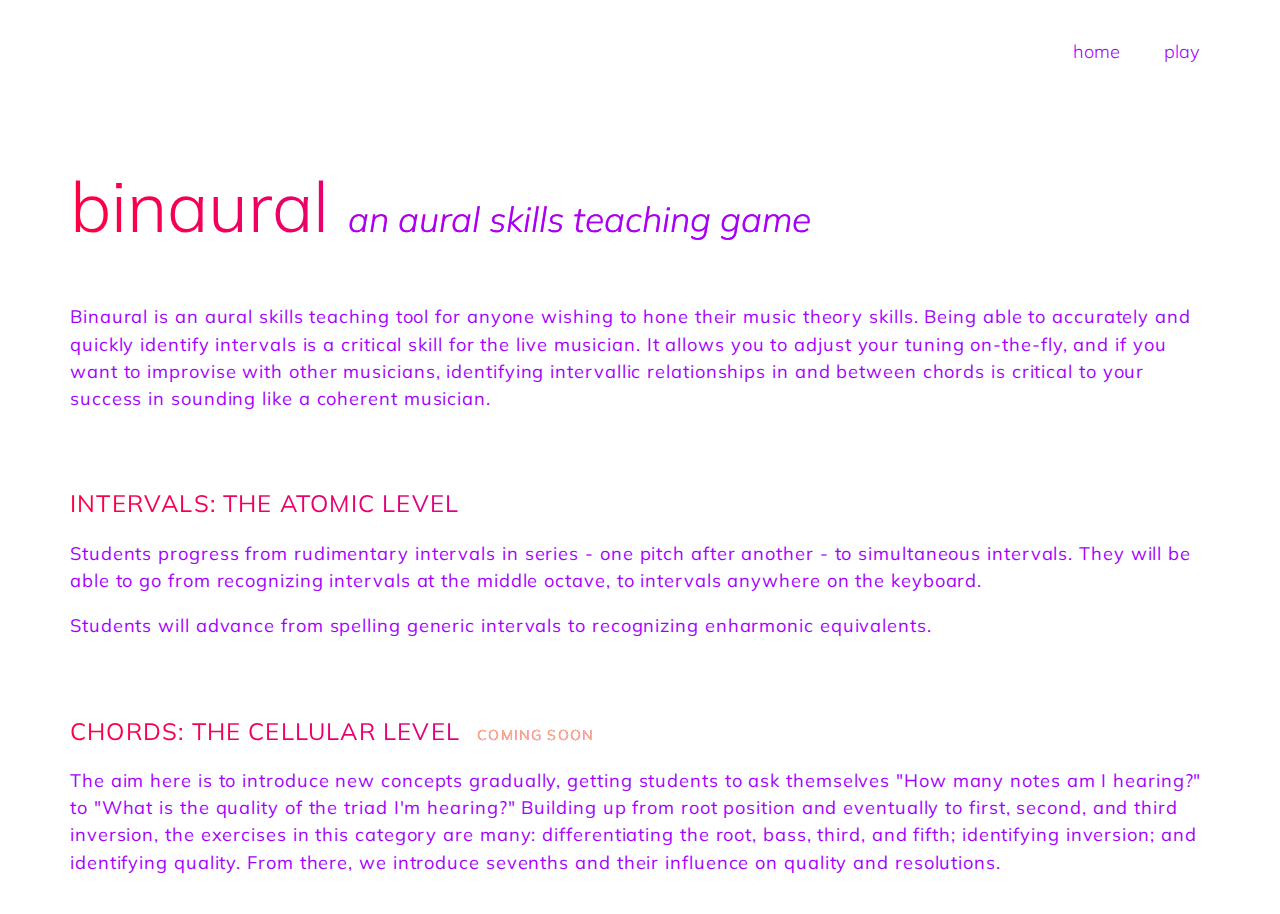
==== about.html @ 2c1bc9f0 "Creates about page, makes some aesthetic fixes" ====
<!DOCTYPE html>
<html>
<head>
	<meta name="viewport" content="width=device-width, initial-scale=1">

	<!--Bootstrap (Grid-Only) -->
	<link rel="stylesheet" href="styles/css/bootstrap.min.css" />
	<!-- Normalize -->
	<link rel="stylesheet" href="styles/normalize.css" />
	<!-- Muli Font -->
	<link href="https://fonts.googleapis.com/css?family=Muli:200,200i,300,400" rel="stylesheet">
	<!-- Custom Styles -->
	<link rel="stylesheet" href="styles/styles.css" />

	<title>Binaural | About</title>
</head>
<body id="about">
 <div class="landing_container">
 	<nav>
 		<div class="col-md-6 col-lg-6"></div>
 		<ul class="col-md-6 col-lg-6">
 			<li><a href="index.html">home</a></li>
 			<li><a href="two-players.html">play</a></li>
 			<!-- <li><a href="#">time trials</a></li> -->
 		</ul>
 	</nav>
 	<div class="container">
	 	<h1 class="logo_large">binaural<span class="tagline">an aural skills teaching game</span></h1>
	 	<p>Binaural is an aural skills teaching tool for anyone wishing to hone their music theory skills. Being able to accurately and quickly identify intervals is a critical skill for the live musician. It allows you to adjust your tuning on-the-fly, and if you want to improvise with other musicians, identifying intervallic relationships in and between chords is critical to your success in sounding like a coherent musician.</p>
	 	<div class="content_block">
	 		<h1 class="logo_large subheading">Intervals: The Atomic Level</h1>
	 		<p>Students progress from rudimentary intervals in series - one pitch after another - to simultaneous intervals. They will be able to go from recognizing intervals at the middle octave, to intervals anywhere on the keyboard.</p>
			<p>Students will advance from spelling generic intervals to recognizing enharmonic equivalents.</p>
	 	</div>
	 	<div class="content_block">
	 		<h1 class="logo_large subheading">Chords: The Cellular Level <span class="coming_soon">Coming Soon</span></h1>
	 		<p></p>
			<p>The aim here is to introduce new concepts gradually, getting students to ask themselves "How many notes am I hearing?" to "What is the quality of the triad I'm hearing?" Building up from root position and eventually to first, second, and third inversion, the exercises in this category are many: differentiating the root, bass, third, and fifth; identifying inversion; and identifying quality. From there, we introduce sevenths and their influence on quality and resolutions.</p>
	 	</div>
	 </div>
 </div>
</body>
</html>
---- styles/styles.css ----
/*WHILE GAMES UNDER CONSTRUCTION*/

.coming_soon {
	padding: 0 0 0 10px;
	text-transform: uppercase;
	font-size: .6em;
	color: #fb8;
}

/********************************/

html {
	width: 100%;
	height: 100%;
}

body {
	width: 100vw;
	height: 100%
	border: 1px solid transparent;
	font-family: 'Muli';
}

.landing_container {
	background: #fff;
	width: 100vw;
	height: 100vh;
	margin: 1.5vh auto 1.5vh auto;
	border: 1px solid transparent;
}

.col-md-12, .col-lg-12, .col-md-8, .col-lg-8, .col-md-4, .col-lg-4, .col-md-3, .col-lg-3, .col-md-1, .col-lg-1 {
	padding: 0;
	margin: 0; /* Removes Bootstrap padding and margin*/
}

nav {
	display: inline-block;
	height: 10vh;
	width: 98vw;
}

nav ul {
	display: block;
	list-style: none; /* removes bullets */
	text-align: right;
	padding: 0;
}

nav ul li {
	display: inline-block;
	font-size: 1.3em;
	font-weight: 300;
	padding: 10px 40px 0 0;
}

nav ul li a {
	text-decoration: none;
	color: rgb(164, 0, 255);
}

nav ul li a:hover {
	color: rgb(254, 0, 66);
	text-decoration: none;
	-webkit-transition: color .6s;
	-moz-transition: color .6s;
	-ms-transition: color .6s;
	-o-transition: color .6s;
	transition: color .6s;
}


.logo_image {
	display: block;
	margin: 33vh auto;
	width: 12vw;
}

.logo_large {
	position: absolute;
	bottom: 10vh;
	left: 10vw;
	font-size: 5em;
	font-weight: 300;
	background-image: -webkit-linear-gradient(right,rgb(164, 0, 255), rgb(254, 0, 66));
	background-image: -moz-linear-gradient(right,rgb(164, 0, 255), rgb(254, 0, 66));
	background-image: -ms-linear-gradient(right,rgb(164, 0, 255), rgb(254, 0, 66));
	background-image: -o-linear-gradient(right,rgb(164, 0, 255), rgb(254, 0, 66));
	background-image: linear-gradient(right,rgb(164, 0, 255), rgb(254, 0, 66));
	color: transparent;
	-webkit-background-clip: text; /* Gradient-text is only suuported in Webkit. */
	background-clip: text;
}

.tagline {
	padding-left: 1.5vw;
	font-size: .5em;
	font-style: italic;
	color: rgb(164, 0, 255);
}

/******* ABOUT PAGE *********/

#about .logo_large {
	position: static;
}

.content_block {
	margin: 75px 0 0 0;
}

.subheading {
	text-transform: uppercase;
	font-size: 1.7em;
	font-weight: 400;
	letter-spacing: .05em;
}

#about p {
	font-size: 1.3em;
	letter-spacing: .05em;
	line-height: 1.5em;
	color: rgb(164, 0, 255);
}


/******* GAME PAGE *********/

.container-fluid {
	padding: 0;
}

.row {
	margin: 0 0 0 0;
}

.nav_logo {
	display: block;
	text-align: center;
	margin: 25px 0 0 0;
	font-size: 2.2em;
	background-image: -webkit-linear-gradient(right,rgb(164, 0, 255), rgb(254, 0, 66));
	background-image: -moz-linear-gradient(right,rgb(164, 0, 255), rgb(254, 0, 66));
	background-image: -ms-linear-gradient(right,rgb(164, 0, 255), rgb(254, 0, 66));
	background-image: -o-linear-gradient(right,rgb(164, 0, 255), rgb(254, 0, 66));
	background-image: linear-gradient(right,rgb(164, 0, 255), rgb(254, 0, 66));
	color: transparent;
	-webkit-background-clip: text; /* Gradient-text is only suuported in Webkit. */
	background-clip: text;
}

.nav_logo:hover {
	background-image: -webkit-linear-gradient(left,rgb(164, 0, 255), rgb(254, 0, 66));
	background-image: -moz-linear-gradient(left,rgb(164, 0, 255), rgb(254, 0, 66));
	background-image: -ms-linear-gradient(left,rgb(164, 0, 255), rgb(254, 0, 66));
	background-image: -o-linear-gradient(left,rgb(164, 0, 255), rgb(254, 0, 66));
	background-image: linear-gradient(left,rgb(164, 0, 255), rgb(254, 0, 66));
	color: transparent;
	-webkit-background-clip: text; /* Gradient-text is only suuported in Webkit. */
	background-clip: text;
}

.game_nav {
	width: 100%;
}

.game_nav ul {
	margin: 0;
}

.game_nav ul li {
	padding: 38px 7vw 0 0;
}

aside {
	margin: 0;
	padding: 0;
	
	width: 100%;
	height: 800px;
	background-image: -webkit-linear-gradient(top, rgb(164, 0, 255), rgb(254, 0, 66));
	background-image: -o-linear-gradient(top, rgb(164, 0, 255), rgb(254, 0, 66));
	background-image: linear-gradient(top, rgb(164, 0, 255), rgb(254, 0, 66));
	color: #fff;
}		

aside h2 {
	padding: 30px 0 0 0;
	text-align: center;
	font-size: 2.5em;
	font-weight: 200;
	margin: 0;
}

aside nav {
	margin: 50px 0 0 0;
	height: 600px;
	width: 100%;
}

aside nav ul {
	width: 100%;
	margin: 10px 0 0 0;
	padding: 0;
}

aside ul li {
	width: 100%;
	text-align: center;
	display: block;
	padding: 5px 0;
}

aside ul li a {
	display: block;
	width: 100%;
	padding: 5px 0;
	color: #fff;
	font-weight: 200;
	border-top: 1px solid transparent;
	border-bottom: 1px solid transparent;
}

aside ul li a:hover {
	border-top: 1px solid white;
	border-bottom: 1px solid white;
	color: #fff;
}

aside ul li a:active, 
aside ul li a:visited,
aside ul li a:focus {
	text-decoration: none;
	color: #fff;
}

.players_indicator {
	height: 800px;
}

.first  {
	margin: 100px 0;
}

.second {
	margin: 400px 0 0 0;
}

.players_indicator .player, .players_indicator .player_number {
	margin: 0; /* removes default margin */
	text-align: center;
}

.player {
	font-size: 1em;
	font-weight: 200;
}

.player_number {
	font-size: 6em;
	font-weight: 200;
	line-height: .8em;
}

.one {
	color: rgb(164, 0, 255);
	font-weight: 200;
}

.two {
	color: rgb(254, 0, 66);
	font-weight: 200;
}

main {
	height: 800px;
}

.top {
	height: 500px;
	width: 100%;
	border: 1px solid transparent;
	border-bottom: 5px solid #fff;
	background: rgb(164, 0, 255);
	background-image: -webkit-linear-gradient(right,rgb(164, 0, 255), rgb(190, 0, 255));
	background-image: -moz-linear-gradient(right,rgb(164, 0, 255), rgb(190, 0, 255));
	background-image: -ms-linear-gradient(right,rgb(164, 0, 255), rgb(190, 0, 255));
	background-image: -o-linear-gradient(right,rgb(164, 0, 255), rgb(190, 0, 255));
	background-image: linear-gradient(right,rgb(164, 0, 255), rgb(254, 0, 255));
	-webkit-transition: height 1s;
	-moz-transition: height 1s;
	-ms-transition: height 1s;
	-o-transition: height 1s;
	transition: height 1s;
}

.bottom {
	width: 100%;
	height: 300px;
	background-image: -webkit-linear-gradient(right,rgb(200, 0, 150), rgb(254, 0, 66));
	background-image: -moz-linear-gradient(right,rgb(200, 0, 150), rgb(254, 0, 66));
	background-image: -ms-linear-gradient(right,rgb(200, 0, 150), rgb(254, 0, 66));
	background-image: -o-linear-gradient(right,rgb(200, 0, 150), rgb(254, 0, 66));
	background-image: linear-gradient(right,rgb(200, 0, 150), rgb(254, 0, 66));
	border: 1px solid transparent;
	-webkit-transition: height 1s;
	-moz-transition: height 1s;
	-ms-transition: height 1s;
	-o-transition: height 1s;
	transition: height 1s;
}

.scoreLabelP1 {
	opacity: 1;
}

.game_interface {
	padding: 0 2vw;
	opacity: 1;
	-webkit-transition: opacity 1s;
	-moz-transition: opacity 1s;
	-ms-transition: opacity 1s;
	-o-transition: opacity 1s;
	transition: opacity 1s;
}

.fade-out {
	opacity: 0;
	-webkit-transition: opacity 1s;
	-moz-transition: opacity 1s;
	-ms-transition: opacity 1s;
	-o-transition: opacity 1s;
	transition: opacity 1s;
}

.fade-in {
	opacity: 1;
	-webkit-transition: opacity 1s;
	-moz-transition: opacity 1s;
	-ms-transition: opacity 1s;
	-o-transition: opacity 1s;
	transition: opacity 1s;
}

.game_title {
	margin: 25px 0 0 0;
	text-align: right;
	font-size: 3em;
	font-weight: 300;
	color: #fff;
}

.interface_column {
	height: 350px;
	margin: 0;
}

div.col-md-6.col-lg-6.interface_column {
	height: 350px;
	margin: 0;
	padding: 0;
}

#replay {
	display: block;
	width: 125px;
	height: 125px;
	margin: 0 auto 3% auto;
	border-radius: 50%;
	border: 2px solid #fff;
	background-color: rgba(0, 0, 0, 0);
	background-image: url("../assets/replay-button.png");
	background-repeat: no-repeat;
	background-position: 45% 48%;
	background-size: 70%;
	-webkit-transition: all .6s;
	-moz-transition: all .6s;
	-ms-transition: all .6s;
	-o-transition: all .6s;
	transition: all .6s;
}

#replay:hover {
	-webkit-transition: all 1.2s;
	-moz-transition: all 1.2s;
	-ms-transition: all 1.2s;
	-o-transition: all 1.2s;
	transition: all 1.2s;
	-webkit-transform: rotateZ(-360deg);
	-moz-transform: rotateZ(-360deg);
	-ms-transform: rotateZ(-360deg);
	-o-transform: rotateZ(-360deg);
	transform: rotateZ(-360deg);
}

#replay:focus, 
#replay:active {
	outline: none;
}

.replay_button_animation {
	-webkit-transition: all 1.2s;
	-moz-transition: all 1.2s;
	-ms-transition: all 1.2s;
	-o-transition: all 1.2s;
	transition: all 1.2s;
	-webkit-transform: rotateZ(-360deg);
	-moz-transform: rotateZ(-360deg);
	-ms-transform: rotateZ(-360deg);
	-o-transform: rotateZ(-360deg);
	transform: rotateZ(-360deg);
}

.guess {
	width: 95%;
	padding: 0 0;
	margin: 2% auto 0 auto;
	height: 11%;
	border: 2px solid #fff;
	background-color: rgba(255, 255, 255, 0);
	color: #fff;
	font-family: 'Muli', sans-serif;
	font-weight: 100;
	font-size: 1.5em;
}

.guess:hover {
	width: 95%;
	background: rgba(255, 255, 255, 1);
	-webkit-transition: all .3s;
	-moz-transition: all .3s;
	-ms-transition: all .3s;
	-o-transition: all .3s;
	transition: all .3s;
	color: rgb(164, 0, 255);
}

.guess.active {
	color: rgb(164, 0, 255);
	background: #fff;
	outline: none;
}

.bottom .guess:hover { 
	color: rgb(254, 0, 66);
}

.bottom .guess.active {
	color: rgb(254, 0, 66);
}

.interval.first {
	margin-top: 1px;
}

.interval {
	height: 11%;
	margin: 1.33% auto;
}

#interface_column.third {
	position: relative;
}

#submit {
	height: 50%;
	width: 100%;
	border: 2px solid #fff;
	background: rgba(0, 0, 0, 0);
	color: #fff;
	font-family: 'Muli', sans-serif;
	font-weight: 200;
	font-size: 1.5em;
	position: absolute;
	bottom: -5px;
}

#submit:hover {
	background: rgba(255, 255, 255, 1);
	-webkit-transition: all .3s;
	-moz-transition: all .3s;
	-ms-transition: all .3s;
	-o-transition: all .3s;
	transition: all .3s;
	color: rgb(164, 0, 255);
}

#submit:active, #submit:focus {
	outline: none;
}

.bottom #submit:hover,
.bottom #submit:active,
.bottom #submit:focus {
	background: rgba(255, 255, 255, 1);
	color: rgb(254, 0, 66);
}

.gameplay_label {
	margin: 0;
	text-align: right;
	font-family: 'Muli', sans-serif;
	font-weight: 200;
	font-size: 1.5em;
	color: #fff;
}

.gameplay_data {
	margin: -15px 0 0 0;
	text-align: right;
	font-family: 'Muli', sans-serif;
	font-weight: 300;
	font-size: 3em;
	color: #fff;
}

.copyright {
	display: block;
	width: 35%;
	margin: 75px auto;
	color: rgb(164, 0, 255);
	font-size: .8em;
	letter-spacing: .05em;
}

/*MODAL STYLES*/

.instructions {
	position: absolute;
	z-index: 2;
	display: block;
	top: 25vh;
	left: 32vw;
	width: 40%;
	height: 450px;
	background-image: -webkit-linear-gradient(bottom, rgba(164, 0, 255, 1), rgba(254, 0, 66, 1));
	background-image: -o-linear-gradient(bottom, rgba(164, 0, 255, 1), rgba(254, 0, 66, 1));
	background-image: linear-gradient(bottom, rgba(164, 0, 255, 1), rgba(254, 0, 66, 1));
}

.blur {
	display: none;
	z-index: 1;
	height: 100%;
	width: 100%;
	top: 0;
	left: 0;
	position: absolute;
	background: rgba(0, 0, 0, .6);
}

body:not(.blur) .blurred_content {
	webkit-filter: blur(1px);
	filter: blur(1px);
}

.instructions .parent {
	width: 90%;
	margin:  0 auto;
}

.instructions p {
	font-size: 1.5em;
	text-align: justify;
	color: #fff;
}

.instructions button {
	height: 40px;
	margin: 0 auto;
	width: 100%;
}

.instructions button:hover {
	width: 100%;
}

.instructions.times_up {
	height: 200px;
}

.instructions.times_up h1 {
	text-align: center;
	margin: 60px auto;
}

.correctness {
	height: 200px;
}

.correctness h1 {
	text-align: center;
	margin: 60px auto;
}

/*Injected with JS innerHTML*/
.inactive_player_status { 
	display: block;
	width: 70%;
	margin: 100px auto 0 auto;
	text-align: right;
	font-style: italic;
	color: #fff;
	font-weight: 200;
	font-size: 2.5em;
}
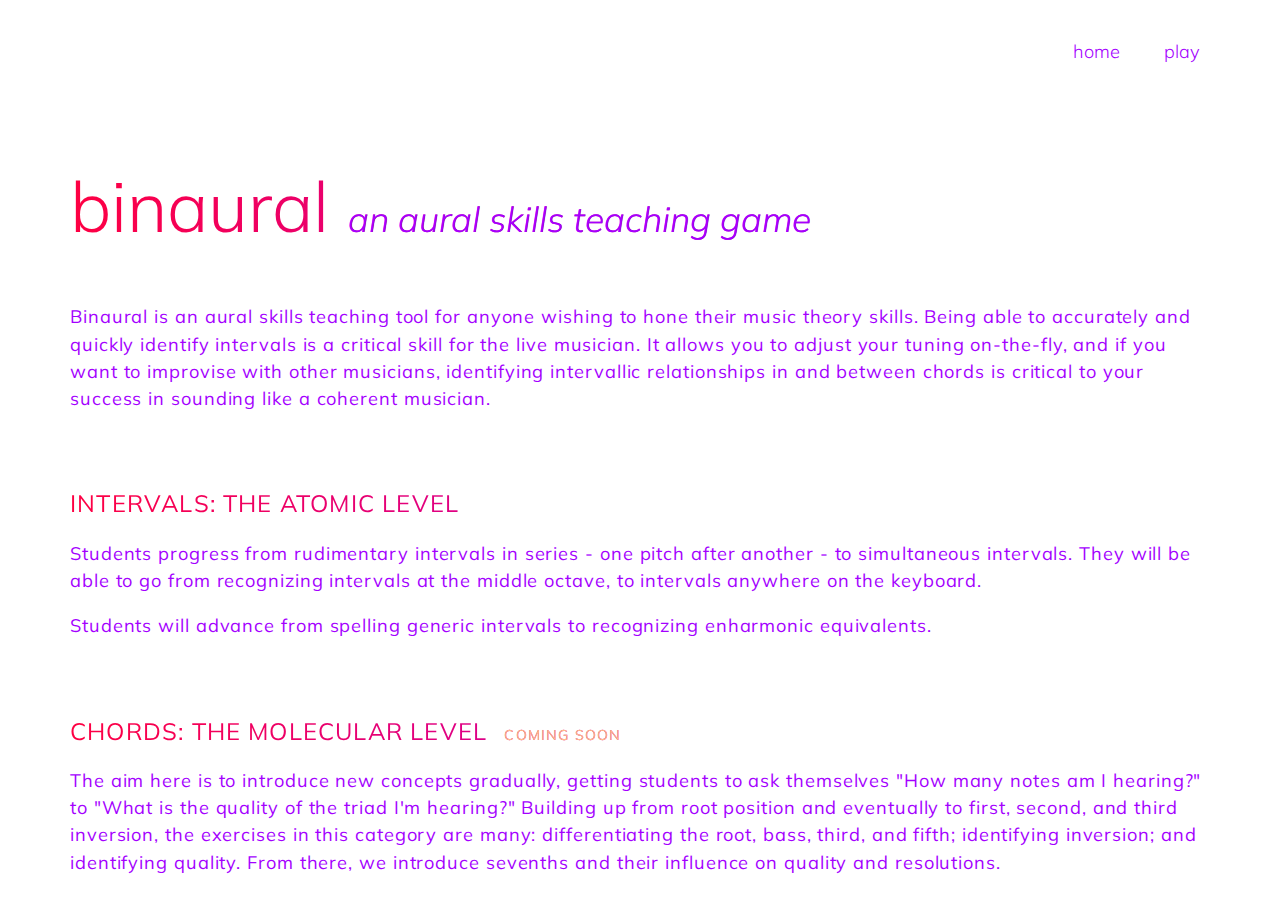
==== commit 410dffa3: "adds wireframe image to repository README" ====
--- a/about.html
+++ b/about.html
@@ -33,7 +33,7 @@
 			<p>Students will advance from spelling generic intervals to recognizing enharmonic equivalents.</p>
 	 	</div>
 	 	<div class="content_block">
-	 		<h1 class="logo_large subheading">Chords: The Cellular Level <span class="coming_soon">Coming Soon</span></h1>
+	 		<h1 class="logo_large subheading">Chords: The Molecular Level <span class="coming_soon">Coming Soon</span></h1>
 	 		<p></p>
 			<p>The aim here is to introduce new concepts gradually, getting students to ask themselves "How many notes am I hearing?" to "What is the quality of the triad I'm hearing?" Building up from root position and eventually to first, second, and third inversion, the exercises in this category are many: differentiating the root, bass, third, and fifth; identifying inversion; and identifying quality. From there, we introduce sevenths and their influence on quality and resolutions.</p>
 	 	</div>
--- a/styles/styles.css
+++ b/styles/styles.css
@@ -1,615 +1,1888 @@
-/*WHILE GAMES UNDER CONSTRUCTION*/
-
-.coming_soon {
-	padding: 0 0 0 10px;
-	text-transform: uppercase;
-	font-size: .6em;
-	color: #fb8;
+@media only screen and (max-width: 774px) {
+
+	/*WHILE GAME IS UNDER CONSTRUCTION */
+
+	.coming_soon {
+		padding: 0 0 0 10px;
+		text-transform: uppercase;
+		font-size: .6em;
+		color: #fb8;
+	}
+
+	/********************************/
+
+	html {
+		width: 100%;
+		height: 100%;
+	}
+
+	body {
+		width: 100vw;
+		height: 100%
+		border: 1px solid transparent;
+		font-family: 'Muli';
+	}
+
+	.landing_container {
+		background: #fff;
+		width: 100vw;
+		height: 100vh;
+		margin: 1.5vh auto 1.5vh auto;
+		border: 1px solid transparent;
+	}
+
+	.col-md-12, .col-lg-12, .col-md-8, .col-lg-8, .col-md-4, .col-lg-4, .col-md-3, .col-lg-3, .col-md-1, .col-lg-1 {
+		padding: 0;
+		margin: 0; /* Removes Bootstrap padding and margin*/
+	}
+
+	nav {
+		display: inline-block;
+		height: 10vh;
+		width: 98vw;
+	}
+
+	nav ul {
+		display: block;
+		list-style: none; /* removes bullets */
+		text-align: center;
+		padding: 0;
+	}
+
+	nav ul li {
+		display: inline-block;
+		font-size: 1.3em;
+		font-weight: 300;
+		padding: 0px 30px 0 30px;
+	}
+
+	nav ul li a {
+		text-decoration: none;
+		color: rgb(164, 0, 255);
+	}
+
+	nav ul li a:hover {
+		color: rgb(254, 0, 66);
+		text-decoration: none;
+		-webkit-transition: color .6s;
+		-moz-transition: color .6s;
+		-ms-transition: color .6s;
+		-o-transition: color .6s;
+		transition: color .6s;
+	}
+
+	.logo_image {
+		display: block;
+		margin: 150px auto 50px auto;
+		width: 40vw;
+	}
+
+	.logo_large {
+		text-align: center;
+		font-size: 3em;
+		font-weight: 300;
+		background-image: -webkit-linear-gradient(right,rgb(164, 0, 255), rgb(254, 0, 66));
+		background-image: -moz-linear-gradient(right,rgb(164, 0, 255), rgb(254, 0, 66));
+		background-image: -ms-linear-gradient(right,rgb(164, 0, 255), rgb(254, 0, 66));
+		background-image: -o-linear-gradient(right,rgb(164, 0, 255), rgb(254, 0, 66));
+		background-image: linear-gradient(right,rgb(164, 0, 255), rgb(254, 0, 66));
+		color: transparent;
+		-webkit-background-clip: text; /* Gradient-text is only suuported in Webkit. */
+		background-clip: text;
+	}
+
+	.tagline {
+		display: block;
+		padding-left: 1.5vw;
+		font-size: .5em;
+		font-style: italic;
+		color: rgb(164, 0, 255);
+	}
+
+	/******* ABOUT PAGE *********/
+
+	.container {
+		padding: 0 10vw;
+	}
+
+	#about .logo_large {
+		position: static;
+	}
+
+	.content_block {
+		margin: 75px 0 0 0;
+	}
+
+	.subheading {
+		text-transform: uppercase;
+		font-size: 1.7em;
+		font-weight: 400;
+		letter-spacing: .05em;
+	}
+
+	#about p {
+		font-size: 1.3em;
+		letter-spacing: .05em;
+		line-height: 1.5em;
+		color: rgb(164, 0, 255);
+	}
+
+
+	/******* GAME PAGE *********/
+
+	.container-fluid {
+		padding: 0;
+	}
+
+	.row {
+		margin: 0 0 0 0;
+	}
+
+	.nav_logo {
+		display: block;
+		text-align: center;
+		margin: 15px 0 0 0;
+		font-size: 2.2em;
+		background-image: -webkit-linear-gradient(right,rgb(164, 0, 255), rgb(254, 0, 66));
+		background-image: -moz-linear-gradient(right,rgb(164, 0, 255), rgb(254, 0, 66));
+		background-image: -ms-linear-gradient(right,rgb(164, 0, 255), rgb(254, 0, 66));
+		background-image: -o-linear-gradient(right,rgb(164, 0, 255), rgb(254, 0, 66));
+		background-image: linear-gradient(right,rgb(164, 0, 255), rgb(254, 0, 66));
+		color: transparent;
+		-webkit-background-clip: text; /* Gradient-text is only suuported in Webkit. */
+		background-clip: text;
+	}
+
+	.nav_logo:hover {
+		background-image: -webkit-linear-gradient(left,rgb(164, 0, 255), rgb(254, 0, 66));
+		background-image: -moz-linear-gradient(left,rgb(164, 0, 255), rgb(254, 0, 66));
+		background-image: -ms-linear-gradient(left,rgb(164, 0, 255), rgb(254, 0, 66));
+		background-image: -o-linear-gradient(left,rgb(164, 0, 255), rgb(254, 0, 66));
+		background-image: linear-gradient(left,rgb(164, 0, 255), rgb(254, 0, 66));
+		color: transparent;
+		-webkit-background-clip: text; /* Gradient-text is only suuported in Webkit. */
+		background-clip: text;
+	}
+
+	.game_nav {
+		width: 100%;
+		height: 40px;
+	}
+
+	.game_nav ul {
+		margin: 0;
+	}
+
+	.game_nav ul li {
+		padding: 38px auto;
+	}
+
+	aside {
+		display: none;
+		margin: 0;
+		padding: 0;
+		width: 100%;
+		height: 800px;
+		background-image: -webkit-linear-gradient(top, rgb(164, 0, 255), rgb(254, 0, 66));
+		background-image: -o-linear-gradient(top, rgb(164, 0, 255), rgb(254, 0, 66));
+		background-image: linear-gradient(top, rgb(164, 0, 255), rgb(254, 0, 66));
+		color: #fff;
+	}		
+
+	aside h2 {
+		padding: 30px 0 0 0;
+		text-align: center;
+		font-size: 2.5em;
+		font-weight: 200;
+		margin: 0;
+	}
+
+	aside nav {
+		margin: 50px 0 0 0;
+		height: 600px;
+		width: 100%;
+	}
+
+	aside nav ul {
+		width: 100%;
+		margin: 10px 0 0 0;
+		padding: 0;
+	}
+
+	aside ul li {
+		width: 100%;
+		text-align: center;
+		display: block;
+		padding: 5px 0;
+	}
+
+	aside ul li a {
+		display: block;
+		width: 100%;
+		padding: 5px 0;
+		color: #fff;
+		font-weight: 200;
+		border-top: 1px solid transparent;
+		border-bottom: 1px solid transparent;
+	}
+
+	aside ul li a:hover {
+		border-top: 1px solid white;
+		border-bottom: 1px solid white;
+		color: #fff;
+	}
+
+	aside ul li a:active, 
+	aside ul li a:visited,
+	aside ul li a:focus {
+		text-decoration: none;
+		color: #fff;
+	}
+
+	.players_indicator {
+		display: none;
+		width: 15%;
+		height: 500px;
+	}
+
+	.first  {
+		margin:0;
+	}
+
+	.second {
+		margin: 300px 0 0 0;
+	}
+
+	.players_indicator .player, .players_indicator .player_number {
+		margin: 0; /* removes default margin */
+		text-align: center;
+	}
+
+	.player {
+		font-size: 1em;
+		font-weight: 200;
+	}
+
+	.player_number {
+		font-size: 3em;
+		font-weight: 200;
+		line-height: .8em;
+	}
+
+	.one {
+		color: rgb(164, 0, 255);
+		font-weight: 200;
+	}
+
+	.two {
+		color: rgb(254, 0, 66);
+		font-weight: 200;
+	}
+
+	main {
+		display: inline-block;
+		height: 800px;
+		width: 100%;
+	}
+
+	.top {
+		height: 500px;
+		width: 100%;
+		border: 1px solid transparent;
+		border-bottom: 5px solid #fff;
+		background: rgb(164, 0, 255);
+		background-image: -webkit-linear-gradient(right,rgb(164, 0, 255), rgb(190, 0, 255));
+		background-image: -moz-linear-gradient(right,rgb(164, 0, 255), rgb(190, 0, 255));
+		background-image: -ms-linear-gradient(right,rgb(164, 0, 255), rgb(190, 0, 255));
+		background-image: -o-linear-gradient(right,rgb(164, 0, 255), rgb(190, 0, 255));
+		background-image: linear-gradient(right,rgb(164, 0, 255), rgb(254, 0, 255));
+		-webkit-transition: height 1s;
+		-moz-transition: height 1s;
+		-ms-transition: height 1s;
+		-o-transition: height 1s;
+		transition: height 1s;
+	}
+
+	.bottom {
+		width: 100%;
+		height: 300px;
+		background-image: -webkit-linear-gradient(right,rgb(200, 0, 150), rgb(254, 0, 66));
+		background-image: -moz-linear-gradient(right,rgb(200, 0, 150), rgb(254, 0, 66));
+		background-image: -ms-linear-gradient(right,rgb(200, 0, 150), rgb(254, 0, 66));
+		background-image: -o-linear-gradient(right,rgb(200, 0, 150), rgb(254, 0, 66));
+		background-image: linear-gradient(right,rgb(200, 0, 150), rgb(254, 0, 66));
+		border: 1px solid transparent;
+		-webkit-transition: height 1s;
+		-moz-transition: height 1s;
+		-ms-transition: height 1s;
+		-o-transition: height 1s;
+		transition: height 1s;
+	}
+
+	.scoreLabelP1 {
+		opacity: 1;
+	}
+
+	.game_interface {
+		padding: 0 2vw;
+		opacity: 1;
+		-webkit-transition: opacity 1s;
+		-moz-transition: opacity 1s;
+		-ms-transition: opacity 1s;
+		-o-transition: opacity 1s;
+		transition: opacity 1s;
+	}
+
+	.fade-out {
+		opacity: 0;
+		-webkit-transition: opacity 1s;
+		-moz-transition: opacity 1s;
+		-ms-transition: opacity 1s;
+		-o-transition: opacity 1s;
+		transition: opacity 1s;
+	}
+
+	.fade-in {
+		opacity: 1;
+		-webkit-transition: opacity 1s;
+		-moz-transition: opacity 1s;
+		-ms-transition: opacity 1s;
+		-o-transition: opacity 1s;
+		transition: opacity 1s;
+	}
+
+	.game_title {
+		margin: 5px 0;
+		text-align: center;
+		font-size: 1.8em;
+		font-weight: 300;
+		color: #fff;
+	}
+
+	.interface_column {
+		display: inline-block;
+		width: 49%;
+		margin: 0 auto;
+	}
+
+	div.col-md-6.col-lg-6.interface_column {
+		height: 350px;
+		margin: 0;
+		padding: 0;
+	}
+
+	#replay {
+		display: block;
+		width: 85px;
+		height: 85px;
+		margin: 0 auto 3% auto;
+		border-radius: 50%;
+		border: 2px solid #fff;
+		background-color: rgba(0, 0, 0, 0);
+		background-image: url("../assets/replay-button.png");
+		background-repeat: no-repeat;
+		background-position: 45% 48%;
+		background-size: 70%;
+		-webkit-transition: all .6s;
+		-moz-transition: all .6s;
+		-ms-transition: all .6s;
+		-o-transition: all .6s;
+		transition: all .6s;
+	}
+
+	#replay:hover {
+		-webkit-transition: all 1.2s;
+		-moz-transition: all 1.2s;
+		-ms-transition: all 1.2s;
+		-o-transition: all 1.2s;
+		transition: all 1.2s;
+		-webkit-transform: rotateZ(-360deg);
+		-moz-transform: rotateZ(-360deg);
+		-ms-transform: rotateZ(-360deg);
+		-o-transform: rotateZ(-360deg);
+		transform: rotateZ(-360deg);
+	}
+
+	#replay:focus, 
+	#replay:active {
+		outline: none;
+	}
+
+	.replay_button_animation {
+		-webkit-transition: all 1.2s;
+		-moz-transition: all 1.2s;
+		-ms-transition: all 1.2s;
+		-o-transition: all 1.2s;
+		transition: all 1.2s;
+		-webkit-transform: rotateZ(-360deg);
+		-moz-transform: rotateZ(-360deg);
+		-ms-transform: rotateZ(-360deg);
+		-o-transform: rotateZ(-360deg);
+		transform: rotateZ(-360deg);
+	}
+
+	.guess {
+		width: 95%;
+		padding: 0 0;
+		margin: 2% auto 0 auto;
+		height: 40px;
+		border: 2px solid #fff;
+		background-color: rgba(255, 255, 255, 0);
+		color: #fff;
+		font-family: 'Muli', sans-serif;
+		font-weight: 100;
+		font-size: 1em;
+	}
+
+	.guess:hover {
+		width: 95%;
+		background: rgba(255, 255, 255, 1);
+		-webkit-transition: all .3s;
+		-moz-transition: all .3s;
+		-ms-transition: all .3s;
+		-o-transition: all .3s;
+		transition: all .3s;
+		color: rgb(164, 0, 255);
+	}
+
+	.guess.active {
+		color: rgb(164, 0, 255);
+		background: #fff;
+		outline: none;
+	}
+
+	.bottom .guess:hover { 
+		color: rgb(254, 0, 66);
+	}
+
+	.bottom .guess.active {
+		color: rgb(254, 0, 66);
+	}
+
+	.interval.first {
+		margin-top: 1px;
+	}
+
+	.interval {
+	}
+
+	#interface_column.third {
+		position: relative;
+	}
+
+	#submit {
+		height: 50%;
+		width: 100%;
+		border: 2px solid #fff;
+		background: rgba(0, 0, 0, 0);
+		color: #fff;
+		font-family: 'Muli', sans-serif;
+		font-weight: 200;
+		font-size: 1.5em;
+		position: absolute;
+		top: 0px;
+	}
+
+	#submit:hover {
+		background: rgba(255, 255, 255, 1);
+		-webkit-transition: all .3s;
+		-moz-transition: all .3s;
+		-ms-transition: all .3s;
+		-o-transition: all .3s;
+		transition: all .3s;
+		color: rgb(164, 0, 255);
+	}
+
+	#submit:active, #submit:focus {
+		outline: none;
+	}
+
+	.bottom #submit:hover,
+	.bottom #submit:active,
+	.bottom #submit:focus {
+		background: rgba(255, 255, 255, 1);
+		color: rgb(254, 0, 66);
+	}
+
+	.gameplay_label {
+		margin: 0;
+		text-align: right;
+		font-family: 'Muli', sans-serif;
+		font-weight: 200;
+		font-size: 1.5em;
+		color: #fff;
+	}
+
+	.gameplay_data {
+		margin: -15px 0 0 0;
+		text-align: right;
+		font-family: 'Muli', sans-serif;
+		font-weight: 300;
+		font-size: 3em;
+		color: #fff;
+	}
+
+	.copyright {
+		display: block;
+		width: 35%;
+		margin: 75px auto;
+		color: rgb(164, 0, 255);
+		font-size: .8em;
+		letter-spacing: .05em;
+	}
+
+	/*MODAL STYLES*/
+
+	.instructions {
+		position: absolute;
+		z-index: 2;
+		display: block;
+		top: 0;
+		left: 0;
+		width: 100%;
+		height: 100%;
+		background-image: -webkit-linear-gradient(bottom, rgba(164, 0, 255, 1), rgba(254, 0, 66, 1));
+		background-image: -o-linear-gradient(bottom, rgba(164, 0, 255, 1), rgba(254, 0, 66, 1));
+		background-image: linear-gradient(bottom, rgba(164, 0, 255, 1), rgba(254, 0, 66, 1));
+	}
+
+	.blur {
+		display: none;
+		z-index: 1;
+		height: 100%;
+		width: 100%;
+		top: 0;
+		left: 0;
+		position: absolute;
+		background: rgba(0, 0, 0, .6);
+	}
+
+	.instructions .parent {
+		width: 77%;
+		margin: 25px auto;
+	}
+
+	.instructions h1 {
+		margin: 0 0 0 0;
+	}
+
+	.instructions p {
+		margin: 25px 0 40px 0;
+		font-size: 1.2em;
+		text-align: justify;
+		color: #fff;
+	}
+
+	.instructions button {
+		height: 40px;
+		margin: 0 auto;
+		width: 100%;
+	}
+
+	.instructions button:hover {
+		width: 100%;
+	}
+
+	.instructions.times_up {
+		height: 200px;
+	}
+
+	.instructions.times_up h1 {
+		text-align: center;
+		margin: 60px auto;
+	}
+
+	.correctness {
+		height: 200px;
+	}
+
+	.correctness h1 {
+		text-align: center;
+		margin: 60px auto;
+	}
+
+	/*Injected with JS innerHTML*/
+	.inactive_player_status { 
+		display: block;
+		width: 70%;
+		margin: 100px auto 0 auto;
+		text-align: right;
+		font-style: italic;
+		color: #fff;
+		font-weight: 200;
+		font-size: 2.5em;
+	}
 }
-
-/********************************/
-
-html {
-	width: 100%;
-	height: 100%;
+/****************************************************/
+/****************************************************/
+/****************************************************/
+/****************************************************/
+/****************************************************/
+/****************************************************/
+/****************************************************/
+/****************************************************/
+/****************************************************/
+/****************************************************/
+/****************************************************/
+/****************************************************/
+/****************************************************/
+/****************************************************/
+/****************************************************/
+/****************************************************/
+/****************************************************/
+/****************************************************/
+/****************************************************/
+/****************************************************/
+/****************************************************/
+/****************************************************/
+/****************************************************/
+/****************************************************/
+ 
+@media only screen and (min-width: 775px) and (max-width: 991px) {
+/* TABLET OR LARGER */
+
+	/*WHILE GAME IS UNDER CONSTRUCTION*/
+
+	.coming_soon {
+		padding: 0 0 0 10px;
+		text-transform: uppercase;
+		font-size: .6em;
+		color: #fb8;
+	}
+
+	/********************************/
+
+	html {
+		width: 100%;
+		height: 100%;
+	}
+
+	body {
+		width: 100vw;
+		height: 100%
+		border: 1px solid transparent;
+		font-family: 'Muli';
+	}
+
+	.landing_container {
+		background: #fff;
+		width: 100vw;
+		height: 100vh;
+		margin: 1.5vh auto 1.5vh auto;
+		border: 1px solid transparent;
+	}
+
+	.col-md-12, .col-lg-12, .col-md-8, .col-lg-8, .col-md-4, .col-lg-4, .col-md-3, .col-lg-3, .col-md-1, .col-lg-1 {
+		padding: 0;
+		margin: 0; /* Removes Bootstrap padding and margin*/
+	}
+
+	nav {
+		display: inline-block;
+		height: 10vh;
+		width: 98vw;
+	}
+
+	nav ul {
+		display: block;
+		list-style: none; /* removes bullets */
+		text-align: right;
+		padding: 0;
+	}
+
+	nav ul li {
+		display: inline-block;
+		font-size: 1.3em;
+		font-weight: 300;
+		padding: 10px 40px 0 0;
+	}
+
+	nav ul li a {
+		text-decoration: none;
+		color: rgb(164, 0, 255);
+	}
+
+	nav ul li a:hover {
+		color: rgb(254, 0, 66);
+		text-decoration: none;
+		-webkit-transition: color .6s;
+		-moz-transition: color .6s;
+		-ms-transition: color .6s;
+		-o-transition: color .6s;
+		transition: color .6s;
+	}
+
+
+	.logo_image {
+		display: block;
+		margin: 33vh auto;
+		width: 12vw;
+	}
+
+	.logo_large {
+		position: absolute;
+		bottom: 10vh;
+		left: 10vw;
+		font-size: 5em;
+		font-weight: 300;
+		background-image: -webkit-linear-gradient(right,rgb(164, 0, 255), rgb(254, 0, 66));
+		background-image: -moz-linear-gradient(right,rgb(164, 0, 255), rgb(254, 0, 66));
+		background-image: -ms-linear-gradient(right,rgb(164, 0, 255), rgb(254, 0, 66));
+		background-image: -o-linear-gradient(right,rgb(164, 0, 255), rgb(254, 0, 66));
+		background-image: linear-gradient(right,rgb(164, 0, 255), rgb(254, 0, 66));
+		color: transparent;
+		-webkit-background-clip: text; /* Gradient-text is only suuported in Webkit. */
+		background-clip: text;
+	}
+
+	.tagline {
+		padding-left: 1.5vw;
+		font-size: .5em;
+		font-style: italic;
+		color: rgb(164, 0, 255);
+	}
+
+	/******* ABOUT PAGE *********/
+
+	#about .logo_large {
+		position: static;
+	}
+
+	.content_block {
+		margin: 75px 0 0 0;
+	}
+
+	.subheading {
+		text-transform: uppercase;
+		font-size: 1.7em;
+		font-weight: 400;
+		letter-spacing: .05em;
+	}
+
+	#about p {
+		font-size: 1.3em;
+		letter-spacing: .05em;
+		line-height: 1.5em;
+		color: rgb(164, 0, 255);
+	}
+
+
+	/******* GAME PAGE *********/
+
+	.container-fluid {
+		padding: 0;
+	}
+
+	.row {
+		margin: 0 0 0 0;
+	}
+
+	.nav_logo {
+		display: block;
+		text-align: center;
+		margin: 25px 0 0 0;
+		font-size: 2.2em;
+		background-image: -webkit-linear-gradient(right,rgb(164, 0, 255), rgb(254, 0, 66));
+		background-image: -moz-linear-gradient(right,rgb(164, 0, 255), rgb(254, 0, 66));
+		background-image: -ms-linear-gradient(right,rgb(164, 0, 255), rgb(254, 0, 66));
+		background-image: -o-linear-gradient(right,rgb(164, 0, 255), rgb(254, 0, 66));
+		background-image: linear-gradient(right,rgb(164, 0, 255), rgb(254, 0, 66));
+		color: transparent;
+		-webkit-background-clip: text; /* Gradient-text is only suuported in Webkit. */
+		background-clip: text;
+	}
+
+	.nav_logo:hover {
+		background-image: -webkit-linear-gradient(left,rgb(164, 0, 255), rgb(254, 0, 66));
+		background-image: -moz-linear-gradient(left,rgb(164, 0, 255), rgb(254, 0, 66));
+		background-image: -ms-linear-gradient(left,rgb(164, 0, 255), rgb(254, 0, 66));
+		background-image: -o-linear-gradient(left,rgb(164, 0, 255), rgb(254, 0, 66));
+		background-image: linear-gradient(left,rgb(164, 0, 255), rgb(254, 0, 66));
+		color: transparent;
+		-webkit-background-clip: text; /* Gradient-text is only suuported in Webkit. */
+		background-clip: text;
+	}
+
+	.game_nav {
+		width: 100%;
+	}
+
+	.game_nav ul {
+		margin: 0;
+	}
+
+	.game_nav ul li {
+		padding: 38px 7vw 0 0;
+	}
+
+	aside {
+		display: none;
+		margin: 0;
+		padding: 0;
+		width: 100%;
+		height: 800px;
+		background-image: -webkit-linear-gradient(top, rgb(164, 0, 255), rgb(254, 0, 66));
+		background-image: -o-linear-gradient(top, rgb(164, 0, 255), rgb(254, 0, 66));
+		background-image: linear-gradient(top, rgb(164, 0, 255), rgb(254, 0, 66));
+		color: #fff;
+	}		
+
+	aside h2 {
+		padding: 30px 0 0 0;
+		text-align: center;
+		font-size: 2.5em;
+		font-weight: 200;
+		margin: 0;
+	}
+
+	aside nav {
+		margin: 50px 0 0 0;
+		height: 600px;
+		width: 100%;
+	}
+
+	aside nav ul {
+		width: 100%;
+		margin: 10px 0 0 0;
+		padding: 0;
+	}
+
+	aside ul li {
+		width: 100%;
+		text-align: center;
+		display: block;
+		padding: 5px 0;
+	}
+
+	aside ul li a {
+		display: block;
+		width: 100%;
+		padding: 5px 0;
+		color: #fff;
+		font-weight: 200;
+		border-top: 1px solid transparent;
+		border-bottom: 1px solid transparent;
+	}
+
+	aside ul li a:hover {
+		border-top: 1px solid white;
+		border-bottom: 1px solid white;
+		color: #fff;
+	}
+
+	aside ul li a:active, 
+	aside ul li a:visited,
+	aside ul li a:focus {
+		text-decoration: none;
+		color: #fff;
+	}
+
+	.players_indicator {
+		height: 800px;
+	}
+
+	.first  {
+		margin: 100px 0;
+	}
+
+	.second {
+		margin: 400px 0 0 0;
+	}
+
+	.players_indicator .player, .players_indicator .player_number {
+		margin: 0; /* removes default margin */
+		text-align: center;
+	}
+
+	.player {
+		font-size: 1em;
+		font-weight: 200;
+	}
+
+	.player_number {
+		font-size: 6em;
+		font-weight: 200;
+		line-height: .8em;
+	}
+
+	.one {
+		color: rgb(164, 0, 255);
+		font-weight: 200;
+	}
+
+	.two {
+		color: rgb(254, 0, 66);
+		font-weight: 200;
+	}
+
+	main {
+		height: 800px;
+	}
+
+	.top {
+		height: 500px;
+		width: 100%;
+		border: 1px solid transparent;
+		border-bottom: 5px solid #fff;
+		background: rgb(164, 0, 255);
+		background-image: -webkit-linear-gradient(right,rgb(164, 0, 255), rgb(190, 0, 255));
+		background-image: -moz-linear-gradient(right,rgb(164, 0, 255), rgb(190, 0, 255));
+		background-image: -ms-linear-gradient(right,rgb(164, 0, 255), rgb(190, 0, 255));
+		background-image: -o-linear-gradient(right,rgb(164, 0, 255), rgb(190, 0, 255));
+		background-image: linear-gradient(right,rgb(164, 0, 255), rgb(254, 0, 255));
+		-webkit-transition: height 1s;
+		-moz-transition: height 1s;
+		-ms-transition: height 1s;
+		-o-transition: height 1s;
+		transition: height 1s;
+	}
+
+	.bottom {
+		width: 100%;
+		height: 300px;
+		background-image: -webkit-linear-gradient(right,rgb(200, 0, 150), rgb(254, 0, 66));
+		background-image: -moz-linear-gradient(right,rgb(200, 0, 150), rgb(254, 0, 66));
+		background-image: -ms-linear-gradient(right,rgb(200, 0, 150), rgb(254, 0, 66));
+		background-image: -o-linear-gradient(right,rgb(200, 0, 150), rgb(254, 0, 66));
+		background-image: linear-gradient(right,rgb(200, 0, 150), rgb(254, 0, 66));
+		border: 1px solid transparent;
+		-webkit-transition: height 1s;
+		-moz-transition: height 1s;
+		-ms-transition: height 1s;
+		-o-transition: height 1s;
+		transition: height 1s;
+	}
+
+	.scoreLabelP1 {
+		opacity: 1;
+	}
+
+	.game_interface {
+		padding: 0 2vw;
+		opacity: 1;
+		-webkit-transition: opacity 1s;
+		-moz-transition: opacity 1s;
+		-ms-transition: opacity 1s;
+		-o-transition: opacity 1s;
+		transition: opacity 1s;
+	}
+
+	.fade-out {
+		opacity: 0;
+		-webkit-transition: opacity 1s;
+		-moz-transition: opacity 1s;
+		-ms-transition: opacity 1s;
+		-o-transition: opacity 1s;
+		transition: opacity 1s;
+	}
+
+	.fade-in {
+		opacity: 1;
+		-webkit-transition: opacity 1s;
+		-moz-transition: opacity 1s;
+		-ms-transition: opacity 1s;
+		-o-transition: opacity 1s;
+		transition: opacity 1s;
+	}
+
+	.game_title {
+		margin: 25px 0 0 0;
+		text-align: right;
+		font-size: 3em;
+		font-weight: 300;
+		color: #fff;
+	}
+
+	.interface_column {
+		height: 350px;
+		margin: 0;
+	}
+
+	div.col-md-6.col-lg-6.interface_column {
+		height: 350px;
+		margin: 0;
+		padding: 0;
+	}
+
+	#replay {
+		display: block;
+		width: 125px;
+		height: 125px;
+		margin: 0 auto 3% auto;
+		border-radius: 50%;
+		border: 2px solid #fff;
+		background-color: rgba(0, 0, 0, 0);
+		background-image: url("../assets/replay-button.png");
+		background-repeat: no-repeat;
+		background-position: 45% 48%;
+		background-size: 70%;
+		-webkit-transition: all .6s;
+		-moz-transition: all .6s;
+		-ms-transition: all .6s;
+		-o-transition: all .6s;
+		transition: all .6s;
+	}
+
+	#replay:hover {
+		-webkit-transition: all 1.2s;
+		-moz-transition: all 1.2s;
+		-ms-transition: all 1.2s;
+		-o-transition: all 1.2s;
+		transition: all 1.2s;
+		-webkit-transform: rotateZ(-360deg);
+		-moz-transform: rotateZ(-360deg);
+		-ms-transform: rotateZ(-360deg);
+		-o-transform: rotateZ(-360deg);
+		transform: rotateZ(-360deg);
+	}
+
+	#replay:focus, 
+	#replay:active {
+		outline: none;
+	}
+
+	.replay_button_animation {
+		-webkit-transition: all 1.2s;
+		-moz-transition: all 1.2s;
+		-ms-transition: all 1.2s;
+		-o-transition: all 1.2s;
+		transition: all 1.2s;
+		-webkit-transform: rotateZ(-360deg);
+		-moz-transform: rotateZ(-360deg);
+		-ms-transform: rotateZ(-360deg);
+		-o-transform: rotateZ(-360deg);
+		transform: rotateZ(-360deg);
+	}
+
+	.guess {
+		width: 95%;
+		padding: 0 0;
+		margin: 2% auto 0 auto;
+		height: 11%;
+		border: 2px solid #fff;
+		background-color: rgba(255, 255, 255, 0);
+		color: #fff;
+		font-family: 'Muli', sans-serif;
+		font-weight: 100;
+		font-size: 1.5em;
+	}
+
+	.guess:hover {
+		width: 95%;
+		background: rgba(255, 255, 255, 1);
+		-webkit-transition: all .3s;
+		-moz-transition: all .3s;
+		-ms-transition: all .3s;
+		-o-transition: all .3s;
+		transition: all .3s;
+		color: rgb(164, 0, 255);
+	}
+
+	.guess.active {
+		color: rgb(164, 0, 255);
+		background: #fff;
+		outline: none;
+	}
+
+	.bottom .guess:hover { 
+		color: rgb(254, 0, 66);
+	}
+
+	.bottom .guess.active {
+		color: rgb(254, 0, 66);
+	}
+
+	.interval.first {
+		margin-top: 1px;
+	}
+
+	.interval {
+		height: 11%;
+		margin: 1.33% auto;
+	}
+
+	#interface_column.third {
+		position: relative;
+	}
+
+	#submit {
+		height: 50%;
+		width: 100%;
+		border: 2px solid #fff;
+		background: rgba(0, 0, 0, 0);
+		color: #fff;
+		font-family: 'Muli', sans-serif;
+		font-weight: 200;
+		font-size: 1.5em;
+		position: absolute;
+		bottom: -5px;
+	}
+
+	#submit:hover {
+		background: rgba(255, 255, 255, 1);
+		-webkit-transition: all .3s;
+		-moz-transition: all .3s;
+		-ms-transition: all .3s;
+		-o-transition: all .3s;
+		transition: all .3s;
+		color: rgb(164, 0, 255);
+	}
+
+	#submit:active, #submit:focus {
+		outline: none;
+	}
+
+	.bottom #submit:hover,
+	.bottom #submit:active,
+	.bottom #submit:focus {
+		background: rgba(255, 255, 255, 1);
+		color: rgb(254, 0, 66);
+	}
+
+	.gameplay_label {
+		margin: 0;
+		text-align: right;
+		font-family: 'Muli', sans-serif;
+		font-weight: 200;
+		font-size: 1.5em;
+		color: #fff;
+	}
+
+	.gameplay_data {
+		margin: -15px 0 0 0;
+		text-align: right;
+		font-family: 'Muli', sans-serif;
+		font-weight: 300;
+		font-size: 3em;
+		color: #fff;
+	}
+
+	.copyright {
+		display: block;
+		width: 35%;
+		margin: 75px auto;
+		color: rgb(164, 0, 255);
+		font-size: .8em;
+		letter-spacing: .05em;
+	}
+
+	/*MODAL STYLES*/
+
+	.instructions {
+		position: absolute;
+		z-index: 2;
+		display: block;
+		top: 25vh;
+		left: 18vw;
+		width: 65%;
+		height: 475px;
+		background-image: -webkit-linear-gradient(bottom, rgba(164, 0, 255, 1), rgba(254, 0, 66, 1));
+		background-image: -o-linear-gradient(bottom, rgba(164, 0, 255, 1), rgba(254, 0, 66, 1));
+		background-image: linear-gradient(bottom, rgba(164, 0, 255, 1), rgba(254, 0, 66, 1));
+	}
+
+	.blur {
+		display: none;
+		z-index: 1;
+		height: 100%;
+		width: 100%;
+		top: 0;
+		left: 0;
+		position: absolute;
+		background: rgba(0, 0, 0, .6);
+	}
+
+	body:not(.blur) .blurred_content {
+		webkit-filter: blur(1px);
+		filter: blur(1px);
+	}
+
+	.instructions .parent {
+		width: 85%;
+		margin:  0 auto;
+	}
+
+	.instructions p {
+		font-size: 1.5em;
+		text-align: justify;
+		color: #fff;
+	}
+
+	.instructions button {
+		height: 40px;
+		margin: 0 auto;
+		width: 100%;
+	}
+
+	.instructions button:hover {
+		width: 100%;
+	}
+
+	.instructions.times_up {
+		height: 200px;
+	}
+
+	.instructions.times_up h1 {
+		text-align: center;
+		margin: 60px auto;
+	}
+
+	.correctness {
+		height: 200px;
+	}
+
+	.correctness h1 {
+		text-align: center;
+		margin: 60px auto;
+	}
+
+	/*Injected with JS innerHTML*/
+	.inactive_player_status { 
+		display: block;
+		width: 70%;
+		margin: 100px auto 0 auto;
+		text-align: right;
+		font-style: italic;
+		color: #fff;
+		font-weight: 200;
+		font-size: 2.5em;
+	}
 }
 
-body {
-	width: 100vw;
-	height: 100%
-	border: 1px solid transparent;
-	font-family: 'Muli';
-}
-
-.landing_container {
-	background: #fff;
-	width: 100vw;
-	height: 100vh;
-	margin: 1.5vh auto 1.5vh auto;
-	border: 1px solid transparent;
-}
-
-.col-md-12, .col-lg-12, .col-md-8, .col-lg-8, .col-md-4, .col-lg-4, .col-md-3, .col-lg-3, .col-md-1, .col-lg-1 {
-	padding: 0;
-	margin: 0; /* Removes Bootstrap padding and margin*/
-}
-
-nav {
-	display: inline-block;
-	height: 10vh;
-	width: 98vw;
-}
-
-nav ul {
-	display: block;
-	list-style: none; /* removes bullets */
-	text-align: right;
-	padding: 0;
-}
-
-nav ul li {
-	display: inline-block;
-	font-size: 1.3em;
-	font-weight: 300;
-	padding: 10px 40px 0 0;
-}
-
-nav ul li a {
-	text-decoration: none;
-	color: rgb(164, 0, 255);
-}
-
-nav ul li a:hover {
-	color: rgb(254, 0, 66);
-	text-decoration: none;
-	-webkit-transition: color .6s;
-	-moz-transition: color .6s;
-	-ms-transition: color .6s;
-	-o-transition: color .6s;
-	transition: color .6s;
-}
-
-
-.logo_image {
-	display: block;
-	margin: 33vh auto;
-	width: 12vw;
-}
-
-.logo_large {
-	position: absolute;
-	bottom: 10vh;
-	left: 10vw;
-	font-size: 5em;
-	font-weight: 300;
-	background-image: -webkit-linear-gradient(right,rgb(164, 0, 255), rgb(254, 0, 66));
-	background-image: -moz-linear-gradient(right,rgb(164, 0, 255), rgb(254, 0, 66));
-	background-image: -ms-linear-gradient(right,rgb(164, 0, 255), rgb(254, 0, 66));
-	background-image: -o-linear-gradient(right,rgb(164, 0, 255), rgb(254, 0, 66));
-	background-image: linear-gradient(right,rgb(164, 0, 255), rgb(254, 0, 66));
-	color: transparent;
-	-webkit-background-clip: text; /* Gradient-text is only suuported in Webkit. */
-	background-clip: text;
-}
-
-.tagline {
-	padding-left: 1.5vw;
-	font-size: .5em;
-	font-style: italic;
-	color: rgb(164, 0, 255);
-}
-
-/******* ABOUT PAGE *********/
-
-#about .logo_large {
-	position: static;
-}
-
-.content_block {
-	margin: 75px 0 0 0;
-}
-
-.subheading {
-	text-transform: uppercase;
-	font-size: 1.7em;
-	font-weight: 400;
-	letter-spacing: .05em;
-}
-
-#about p {
-	font-size: 1.3em;
-	letter-spacing: .05em;
-	line-height: 1.5em;
-	color: rgb(164, 0, 255);
-}
-
-
-/******* GAME PAGE *********/
-
-.container-fluid {
-	padding: 0;
-}
-
-.row {
-	margin: 0 0 0 0;
-}
-
-.nav_logo {
-	display: block;
-	text-align: center;
-	margin: 25px 0 0 0;
-	font-size: 2.2em;
-	background-image: -webkit-linear-gradient(right,rgb(164, 0, 255), rgb(254, 0, 66));
-	background-image: -moz-linear-gradient(right,rgb(164, 0, 255), rgb(254, 0, 66));
-	background-image: -ms-linear-gradient(right,rgb(164, 0, 255), rgb(254, 0, 66));
-	background-image: -o-linear-gradient(right,rgb(164, 0, 255), rgb(254, 0, 66));
-	background-image: linear-gradient(right,rgb(164, 0, 255), rgb(254, 0, 66));
-	color: transparent;
-	-webkit-background-clip: text; /* Gradient-text is only suuported in Webkit. */
-	background-clip: text;
-}
-
-.nav_logo:hover {
-	background-image: -webkit-linear-gradient(left,rgb(164, 0, 255), rgb(254, 0, 66));
-	background-image: -moz-linear-gradient(left,rgb(164, 0, 255), rgb(254, 0, 66));
-	background-image: -ms-linear-gradient(left,rgb(164, 0, 255), rgb(254, 0, 66));
-	background-image: -o-linear-gradient(left,rgb(164, 0, 255), rgb(254, 0, 66));
-	background-image: linear-gradient(left,rgb(164, 0, 255), rgb(254, 0, 66));
-	color: transparent;
-	-webkit-background-clip: text; /* Gradient-text is only suuported in Webkit. */
-	background-clip: text;
-}
-
-.game_nav {
-	width: 100%;
-}
-
-.game_nav ul {
-	margin: 0;
-}
-
-.game_nav ul li {
-	padding: 38px 7vw 0 0;
-}
-
-aside {
-	margin: 0;
-	padding: 0;
+/****************************************************/
+/****************************************************/
+/****************************************************/
+/****************************************************/
+/****************************************************/
+/****************************************************/
+/****************************************************/
+/****************************************************/
+/****************************************************/
+/****************************************************/
+/****************************************************/
+/****************************************************/
+/****************************************************/
+/****************************************************/
+/****************************************************/
+/****************************************************/
+/****************************************************/
+/****************************************************/
+/****************************************************/
+/****************************************************/
+/****************************************************/
+/****************************************************/
+/****************************************************/
+/****************************************************/
+
+/*DESKTOP*/
+@media only screen and (min-width: 992px) {
 	
-	width: 100%;
-	height: 800px;
-	background-image: -webkit-linear-gradient(top, rgb(164, 0, 255), rgb(254, 0, 66));
-	background-image: -o-linear-gradient(top, rgb(164, 0, 255), rgb(254, 0, 66));
-	background-image: linear-gradient(top, rgb(164, 0, 255), rgb(254, 0, 66));
-	color: #fff;
-}		
-
-aside h2 {
-	padding: 30px 0 0 0;
-	text-align: center;
-	font-size: 2.5em;
-	font-weight: 200;
-	margin: 0;
-}
-
-aside nav {
-	margin: 50px 0 0 0;
-	height: 600px;
-	width: 100%;
-}
-
-aside nav ul {
-	width: 100%;
-	margin: 10px 0 0 0;
-	padding: 0;
-}
-
-aside ul li {
-	width: 100%;
-	text-align: center;
-	display: block;
-	padding: 5px 0;
-}
-
-aside ul li a {
-	display: block;
-	width: 100%;
-	padding: 5px 0;
-	color: #fff;
-	font-weight: 200;
-	border-top: 1px solid transparent;
-	border-bottom: 1px solid transparent;
-}
-
-aside ul li a:hover {
-	border-top: 1px solid white;
-	border-bottom: 1px solid white;
-	color: #fff;
-}
-
-aside ul li a:active, 
-aside ul li a:visited,
-aside ul li a:focus {
-	text-decoration: none;
-	color: #fff;
-}
-
-.players_indicator {
-	height: 800px;
-}
-
-.first  {
-	margin: 100px 0;
-}
-
-.second {
-	margin: 400px 0 0 0;
-}
-
-.players_indicator .player, .players_indicator .player_number {
-	margin: 0; /* removes default margin */
-	text-align: center;
-}
-
-.player {
-	font-size: 1em;
-	font-weight: 200;
-}
-
-.player_number {
-	font-size: 6em;
-	font-weight: 200;
-	line-height: .8em;
-}
-
-.one {
-	color: rgb(164, 0, 255);
-	font-weight: 200;
-}
-
-.two {
-	color: rgb(254, 0, 66);
-	font-weight: 200;
-}
-
-main {
-	height: 800px;
-}
-
-.top {
-	height: 500px;
-	width: 100%;
-	border: 1px solid transparent;
-	border-bottom: 5px solid #fff;
-	background: rgb(164, 0, 255);
-	background-image: -webkit-linear-gradient(right,rgb(164, 0, 255), rgb(190, 0, 255));
-	background-image: -moz-linear-gradient(right,rgb(164, 0, 255), rgb(190, 0, 255));
-	background-image: -ms-linear-gradient(right,rgb(164, 0, 255), rgb(190, 0, 255));
-	background-image: -o-linear-gradient(right,rgb(164, 0, 255), rgb(190, 0, 255));
-	background-image: linear-gradient(right,rgb(164, 0, 255), rgb(254, 0, 255));
-	-webkit-transition: height 1s;
-	-moz-transition: height 1s;
-	-ms-transition: height 1s;
-	-o-transition: height 1s;
-	transition: height 1s;
-}
-
-.bottom {
-	width: 100%;
-	height: 300px;
-	background-image: -webkit-linear-gradient(right,rgb(200, 0, 150), rgb(254, 0, 66));
-	background-image: -moz-linear-gradient(right,rgb(200, 0, 150), rgb(254, 0, 66));
-	background-image: -ms-linear-gradient(right,rgb(200, 0, 150), rgb(254, 0, 66));
-	background-image: -o-linear-gradient(right,rgb(200, 0, 150), rgb(254, 0, 66));
-	background-image: linear-gradient(right,rgb(200, 0, 150), rgb(254, 0, 66));
-	border: 1px solid transparent;
-	-webkit-transition: height 1s;
-	-moz-transition: height 1s;
-	-ms-transition: height 1s;
-	-o-transition: height 1s;
-	transition: height 1s;
-}
-
-.scoreLabelP1 {
-	opacity: 1;
-}
-
-.game_interface {
-	padding: 0 2vw;
-	opacity: 1;
-	-webkit-transition: opacity 1s;
-	-moz-transition: opacity 1s;
-	-ms-transition: opacity 1s;
-	-o-transition: opacity 1s;
-	transition: opacity 1s;
-}
-
-.fade-out {
-	opacity: 0;
-	-webkit-transition: opacity 1s;
-	-moz-transition: opacity 1s;
-	-ms-transition: opacity 1s;
-	-o-transition: opacity 1s;
-	transition: opacity 1s;
-}
-
-.fade-in {
-	opacity: 1;
-	-webkit-transition: opacity 1s;
-	-moz-transition: opacity 1s;
-	-ms-transition: opacity 1s;
-	-o-transition: opacity 1s;
-	transition: opacity 1s;
-}
-
-.game_title {
-	margin: 25px 0 0 0;
-	text-align: right;
-	font-size: 3em;
-	font-weight: 300;
-	color: #fff;
-}
-
-.interface_column {
-	height: 350px;
-	margin: 0;
-}
-
-div.col-md-6.col-lg-6.interface_column {
-	height: 350px;
-	margin: 0;
-	padding: 0;
-}
-
-#replay {
-	display: block;
-	width: 125px;
-	height: 125px;
-	margin: 0 auto 3% auto;
-	border-radius: 50%;
-	border: 2px solid #fff;
-	background-color: rgba(0, 0, 0, 0);
-	background-image: url("../assets/replay-button.png");
-	background-repeat: no-repeat;
-	background-position: 45% 48%;
-	background-size: 70%;
-	-webkit-transition: all .6s;
-	-moz-transition: all .6s;
-	-ms-transition: all .6s;
-	-o-transition: all .6s;
-	transition: all .6s;
-}
-
-#replay:hover {
-	-webkit-transition: all 1.2s;
-	-moz-transition: all 1.2s;
-	-ms-transition: all 1.2s;
-	-o-transition: all 1.2s;
-	transition: all 1.2s;
-	-webkit-transform: rotateZ(-360deg);
-	-moz-transform: rotateZ(-360deg);
-	-ms-transform: rotateZ(-360deg);
-	-o-transform: rotateZ(-360deg);
-	transform: rotateZ(-360deg);
-}
-
-#replay:focus, 
-#replay:active {
-	outline: none;
-}
-
-.replay_button_animation {
-	-webkit-transition: all 1.2s;
-	-moz-transition: all 1.2s;
-	-ms-transition: all 1.2s;
-	-o-transition: all 1.2s;
-	transition: all 1.2s;
-	-webkit-transform: rotateZ(-360deg);
-	-moz-transform: rotateZ(-360deg);
-	-ms-transform: rotateZ(-360deg);
-	-o-transform: rotateZ(-360deg);
-	transform: rotateZ(-360deg);
-}
-
-.guess {
-	width: 95%;
-	padding: 0 0;
-	margin: 2% auto 0 auto;
-	height: 11%;
-	border: 2px solid #fff;
-	background-color: rgba(255, 255, 255, 0);
-	color: #fff;
-	font-family: 'Muli', sans-serif;
-	font-weight: 100;
-	font-size: 1.5em;
-}
-
-.guess:hover {
-	width: 95%;
-	background: rgba(255, 255, 255, 1);
-	-webkit-transition: all .3s;
-	-moz-transition: all .3s;
-	-ms-transition: all .3s;
-	-o-transition: all .3s;
-	transition: all .3s;
-	color: rgb(164, 0, 255);
-}
-
-.guess.active {
-	color: rgb(164, 0, 255);
-	background: #fff;
-	outline: none;
-}
-
-.bottom .guess:hover { 
-	color: rgb(254, 0, 66);
-}
-
-.bottom .guess.active {
-	color: rgb(254, 0, 66);
-}
-
-.interval.first {
-	margin-top: 1px;
-}
-
-.interval {
-	height: 11%;
-	margin: 1.33% auto;
-}
-
-#interface_column.third {
-	position: relative;
-}
-
-#submit {
-	height: 50%;
-	width: 100%;
-	border: 2px solid #fff;
-	background: rgba(0, 0, 0, 0);
-	color: #fff;
-	font-family: 'Muli', sans-serif;
-	font-weight: 200;
-	font-size: 1.5em;
-	position: absolute;
-	bottom: -5px;
-}
-
-#submit:hover {
-	background: rgba(255, 255, 255, 1);
-	-webkit-transition: all .3s;
-	-moz-transition: all .3s;
-	-ms-transition: all .3s;
-	-o-transition: all .3s;
-	transition: all .3s;
-	color: rgb(164, 0, 255);
-}
-
-#submit:active, #submit:focus {
-	outline: none;
-}
-
-.bottom #submit:hover,
-.bottom #submit:active,
-.bottom #submit:focus {
-	background: rgba(255, 255, 255, 1);
-	color: rgb(254, 0, 66);
-}
-
-.gameplay_label {
-	margin: 0;
-	text-align: right;
-	font-family: 'Muli', sans-serif;
-	font-weight: 200;
-	font-size: 1.5em;
-	color: #fff;
-}
-
-.gameplay_data {
-	margin: -15px 0 0 0;
-	text-align: right;
-	font-family: 'Muli', sans-serif;
-	font-weight: 300;
-	font-size: 3em;
-	color: #fff;
-}
-
-.copyright {
-	display: block;
-	width: 35%;
-	margin: 75px auto;
-	color: rgb(164, 0, 255);
-	font-size: .8em;
-	letter-spacing: .05em;
-}
-
-/*MODAL STYLES*/
-
-.instructions {
-	position: absolute;
-	z-index: 2;
-	display: block;
-	top: 25vh;
-	left: 32vw;
-	width: 40%;
-	height: 450px;
-	background-image: -webkit-linear-gradient(bottom, rgba(164, 0, 255, 1), rgba(254, 0, 66, 1));
-	background-image: -o-linear-gradient(bottom, rgba(164, 0, 255, 1), rgba(254, 0, 66, 1));
-	background-image: linear-gradient(bottom, rgba(164, 0, 255, 1), rgba(254, 0, 66, 1));
-}
-
-.blur {
-	display: none;
-	z-index: 1;
-	height: 100%;
-	width: 100%;
-	top: 0;
-	left: 0;
-	position: absolute;
-	background: rgba(0, 0, 0, .6);
-}
-
-body:not(.blur) .blurred_content {
-	webkit-filter: blur(1px);
-	filter: blur(1px);
-}
-
-.instructions .parent {
-	width: 90%;
-	margin:  0 auto;
-}
-
-.instructions p {
-	font-size: 1.5em;
-	text-align: justify;
-	color: #fff;
-}
-
-.instructions button {
-	height: 40px;
-	margin: 0 auto;
-	width: 100%;
-}
-
-.instructions button:hover {
-	width: 100%;
-}
-
-.instructions.times_up {
-	height: 200px;
-}
-
-.instructions.times_up h1 {
-	text-align: center;
-	margin: 60px auto;
-}
-
-.correctness {
-	height: 200px;
-}
-
-.correctness h1 {
-	text-align: center;
-	margin: 60px auto;
-}
-
-/*Injected with JS innerHTML*/
-.inactive_player_status { 
-	display: block;
-	width: 70%;
-	margin: 100px auto 0 auto;
-	text-align: right;
-	font-style: italic;
-	color: #fff;
-	font-weight: 200;
-	font-size: 2.5em;
-}
-
-
-
-
-
-
-
-
-
+	/*WHILE GAME IS UNDER CONSTRUCTION*/
+
+	.coming_soon {
+		padding: 0 0 0 10px;
+		text-transform: uppercase;
+		font-size: .6em;
+		color: #fb8;
+	}
+
+	/********************************/
+
+	html {
+		width: 100%;
+		height: 100%;
+	}
+
+	body {
+		width: 100vw;
+		height: 100%
+		border: 1px solid transparent;
+		font-family: 'Muli';
+	}
+
+	.landing_container {
+		background: #fff;
+		width: 100vw;
+		height: 100vh;
+		margin: 1.5vh auto 1.5vh auto;
+		border: 1px solid transparent;
+	}
+
+	.col-md-12, .col-lg-12, .col-md-8, .col-lg-8, .col-md-4, .col-lg-4, .col-md-3, .col-lg-3, .col-md-1, .col-lg-1 {
+		padding: 0;
+		margin: 0; /* Removes Bootstrap padding and margin*/
+	}
+
+	nav {
+		display: inline-block;
+		height: 10vh;
+		width: 98vw;
+	}
+
+	nav ul {
+		display: block;
+		list-style: none; /* removes bullets */
+		text-align: right;
+		padding: 0;
+	}
+
+	nav ul li {
+		display: inline-block;
+		font-size: 1.3em;
+		font-weight: 300;
+		padding: 10px 40px 0 0;
+	}
+
+	nav ul li a {
+		text-decoration: none;
+		color: rgb(164, 0, 255);
+	}
+
+	nav ul li a:hover {
+		color: rgb(254, 0, 66);
+		text-decoration: none;
+		-webkit-transition: color .6s;
+		-moz-transition: color .6s;
+		-ms-transition: color .6s;
+		-o-transition: color .6s;
+		transition: color .6s;
+	}
+
+
+	.logo_image {
+		display: block;
+		margin: 33vh auto;
+		width: 12vw;
+	}
+
+	.logo_large {
+		position: absolute;
+		bottom: 10vh;
+		left: 10vw;
+		font-size: 5em;
+		font-weight: 300;
+		background-image: -webkit-linear-gradient(right,rgb(164, 0, 255), rgb(254, 0, 66));
+		background-image: -moz-linear-gradient(right,rgb(164, 0, 255), rgb(254, 0, 66));
+		background-image: -ms-linear-gradient(right,rgb(164, 0, 255), rgb(254, 0, 66));
+		background-image: -o-linear-gradient(right,rgb(164, 0, 255), rgb(254, 0, 66));
+		background-image: linear-gradient(right,rgb(164, 0, 255), rgb(254, 0, 66));
+		color: transparent;
+		-webkit-background-clip: text; /* Gradient-text is only suuported in Webkit. */
+		background-clip: text;
+	}
+
+	.tagline {
+		padding-left: 1.5vw;
+		font-size: .5em;
+		font-style: italic;
+		color: rgb(164, 0, 255);
+	}
+
+	/******* ABOUT PAGE *********/
+
+	#about .logo_large {
+		position: static;
+	}
+
+	.content_block {
+		margin: 75px 0 0 0;
+	}
+
+	.subheading {
+		text-transform: uppercase;
+		font-size: 1.7em;
+		font-weight: 400;
+		letter-spacing: .05em;
+	}
+
+	#about p {
+		font-size: 1.3em;
+		letter-spacing: .05em;
+		line-height: 1.5em;
+		color: rgb(164, 0, 255);
+	}
+
+
+	/******* GAME PAGE *********/
+
+	.container-fluid {
+		padding: 0;
+	}
+
+	.row {
+		margin: 0 0 0 0;
+	}
+
+	.nav_logo {
+		display: block;
+		text-align: center;
+		margin: 25px 0 0 0;
+		font-size: 2.2em;
+		background-image: -webkit-linear-gradient(right,rgb(164, 0, 255), rgb(254, 0, 66));
+		background-image: -moz-linear-gradient(right,rgb(164, 0, 255), rgb(254, 0, 66));
+		background-image: -ms-linear-gradient(right,rgb(164, 0, 255), rgb(254, 0, 66));
+		background-image: -o-linear-gradient(right,rgb(164, 0, 255), rgb(254, 0, 66));
+		background-image: linear-gradient(right,rgb(164, 0, 255), rgb(254, 0, 66));
+		color: transparent;
+		-webkit-background-clip: text; /* Gradient-text is only suuported in Webkit. */
+		background-clip: text;
+	}
+
+	.nav_logo:hover {
+		background-image: -webkit-linear-gradient(left,rgb(164, 0, 255), rgb(254, 0, 66));
+		background-image: -moz-linear-gradient(left,rgb(164, 0, 255), rgb(254, 0, 66));
+		background-image: -ms-linear-gradient(left,rgb(164, 0, 255), rgb(254, 0, 66));
+		background-image: -o-linear-gradient(left,rgb(164, 0, 255), rgb(254, 0, 66));
+		background-image: linear-gradient(left,rgb(164, 0, 255), rgb(254, 0, 66));
+		color: transparent;
+		-webkit-background-clip: text; /* Gradient-text is only suuported in Webkit. */
+		background-clip: text;
+	}
+
+	.game_nav {
+		width: 100%;
+	}
+
+	.game_nav ul {
+		margin: 0;
+	}
+
+	.game_nav ul li {
+		padding: 38px 7vw 0 0;
+	}
+
+	aside {
+		margin: 0;
+		padding: 0;
+		
+		width: 100%;
+		height: 800px;
+		background-image: -webkit-linear-gradient(top, rgb(164, 0, 255), rgb(254, 0, 66));
+		background-image: -o-linear-gradient(top, rgb(164, 0, 255), rgb(254, 0, 66));
+		background-image: linear-gradient(top, rgb(164, 0, 255), rgb(254, 0, 66));
+		color: #fff;
+	}		
+
+	aside h2 {
+		padding: 30px 0 0 0;
+		text-align: center;
+		font-size: 2.5em;
+		font-weight: 200;
+		margin: 0;
+	}
+
+	aside nav {
+		margin: 50px 0 0 0;
+		height: 600px;
+		width: 100%;
+	}
+
+	aside nav ul {
+		width: 100%;
+		margin: 10px 0 0 0;
+		padding: 0;
+	}
+
+	aside ul li {
+		width: 100%;
+		text-align: center;
+		display: block;
+		padding: 5px 0;
+	}
+
+	aside ul li a {
+		display: block;
+		width: 100%;
+		padding: 5px 0;
+		color: #fff;
+		font-weight: 200;
+		border-top: 1px solid transparent;
+		border-bottom: 1px solid transparent;
+	}
+
+	aside ul li a:hover {
+		border-top: 1px solid white;
+		border-bottom: 1px solid white;
+		color: #fff;
+	}
+
+	aside ul li a:active, 
+	aside ul li a:visited,
+	aside ul li a:focus {
+		text-decoration: none;
+		color: #fff;
+	}
+
+	.players_indicator {
+		height: 800px;
+	}
+
+	.first  {
+		margin: 100px 0;
+	}
+
+	.second {
+		margin: 400px 0 0 0;
+	}
+
+	.players_indicator .player, .players_indicator .player_number {
+		margin: 0; /* removes default margin */
+		text-align: center;
+	}
+
+	.player {
+		font-size: 1em;
+		font-weight: 200;
+	}
+
+	.player_number {
+		font-size: 6em;
+		font-weight: 200;
+		line-height: .8em;
+	}
+
+	.one {
+		color: rgb(164, 0, 255);
+		font-weight: 200;
+	}
+
+	.two {
+		color: rgb(254, 0, 66);
+		font-weight: 200;
+	}
+
+	main {
+		height: 800px;
+	}
+
+	.top {
+		height: 500px;
+		width: 100%;
+		border: 1px solid transparent;
+		border-bottom: 5px solid #fff;
+		background: rgb(164, 0, 255);
+		background-image: -webkit-linear-gradient(right,rgb(164, 0, 255), rgb(190, 0, 255));
+		background-image: -moz-linear-gradient(right,rgb(164, 0, 255), rgb(190, 0, 255));
+		background-image: -ms-linear-gradient(right,rgb(164, 0, 255), rgb(190, 0, 255));
+		background-image: -o-linear-gradient(right,rgb(164, 0, 255), rgb(190, 0, 255));
+		background-image: linear-gradient(right,rgb(164, 0, 255), rgb(254, 0, 255));
+		-webkit-transition: height 1s;
+		-moz-transition: height 1s;
+		-ms-transition: height 1s;
+		-o-transition: height 1s;
+		transition: height 1s;
+	}
+
+	.bottom {
+		width: 100%;
+		height: 300px;
+		background-image: -webkit-linear-gradient(right,rgb(200, 0, 150), rgb(254, 0, 66));
+		background-image: -moz-linear-gradient(right,rgb(200, 0, 150), rgb(254, 0, 66));
+		background-image: -ms-linear-gradient(right,rgb(200, 0, 150), rgb(254, 0, 66));
+		background-image: -o-linear-gradient(right,rgb(200, 0, 150), rgb(254, 0, 66));
+		background-image: linear-gradient(right,rgb(200, 0, 150), rgb(254, 0, 66));
+		border: 1px solid transparent;
+		-webkit-transition: height 1s;
+		-moz-transition: height 1s;
+		-ms-transition: height 1s;
+		-o-transition: height 1s;
+		transition: height 1s;
+	}
+
+	.scoreLabelP1 {
+		opacity: 1;
+	}
+
+	.game_interface {
+		padding: 0 2vw;
+		opacity: 1;
+		-webkit-transition: opacity 1s;
+		-moz-transition: opacity 1s;
+		-ms-transition: opacity 1s;
+		-o-transition: opacity 1s;
+		transition: opacity 1s;
+	}
+
+	.fade-out {
+		opacity: 0;
+		-webkit-transition: opacity 1s;
+		-moz-transition: opacity 1s;
+		-ms-transition: opacity 1s;
+		-o-transition: opacity 1s;
+		transition: opacity 1s;
+	}
+
+	.fade-in {
+		opacity: 1;
+		-webkit-transition: opacity 1s;
+		-moz-transition: opacity 1s;
+		-ms-transition: opacity 1s;
+		-o-transition: opacity 1s;
+		transition: opacity 1s;
+	}
+
+	.game_title {
+		margin: 25px 0 0 0;
+		text-align: right;
+		font-size: 3em;
+		font-weight: 300;
+		color: #fff;
+	}
+
+	.interface_column {
+		height: 350px;
+		margin: 0;
+	}
+
+	div.col-md-6.col-lg-6.interface_column {
+		height: 350px;
+		margin: 0;
+		padding: 0;
+	}
+
+	#replay {
+		display: block;
+		width: 125px;
+		height: 125px;
+		margin: 0 auto 3% auto;
+		border-radius: 50%;
+		border: 2px solid #fff;
+		background-color: rgba(0, 0, 0, 0);
+		background-image: url("../assets/replay-button.png");
+		background-repeat: no-repeat;
+		background-position: 45% 48%;
+		background-size: 70%;
+		-webkit-transition: all .6s;
+		-moz-transition: all .6s;
+		-ms-transition: all .6s;
+		-o-transition: all .6s;
+		transition: all .6s;
+	}
+
+	#replay:hover {
+		-webkit-transition: all 1.2s;
+		-moz-transition: all 1.2s;
+		-ms-transition: all 1.2s;
+		-o-transition: all 1.2s;
+		transition: all 1.2s;
+		-webkit-transform: rotateZ(-360deg);
+		-moz-transform: rotateZ(-360deg);
+		-ms-transform: rotateZ(-360deg);
+		-o-transform: rotateZ(-360deg);
+		transform: rotateZ(-360deg);
+	}
+
+	#replay:focus, 
+	#replay:active {
+		outline: none;
+	}
+
+	.replay_button_animation {
+		-webkit-transition: all 1.2s;
+		-moz-transition: all 1.2s;
+		-ms-transition: all 1.2s;
+		-o-transition: all 1.2s;
+		transition: all 1.2s;
+		-webkit-transform: rotateZ(-360deg);
+		-moz-transform: rotateZ(-360deg);
+		-ms-transform: rotateZ(-360deg);
+		-o-transform: rotateZ(-360deg);
+		transform: rotateZ(-360deg);
+	}
+
+	.guess {
+		width: 95%;
+		padding: 0 0;
+		margin: 2% auto 0 auto;
+		height: 11%;
+		border: 2px solid #fff;
+		background-color: rgba(255, 255, 255, 0);
+		color: #fff;
+		font-family: 'Muli', sans-serif;
+		font-weight: 100;
+		font-size: 1.5em;
+	}
+
+	.guess:hover {
+		width: 95%;
+		background: rgba(255, 255, 255, 1);
+		-webkit-transition: all .3s;
+		-moz-transition: all .3s;
+		-ms-transition: all .3s;
+		-o-transition: all .3s;
+		transition: all .3s;
+		color: rgb(164, 0, 255);
+	}
+
+	.guess.active {
+		color: rgb(164, 0, 255);
+		background: #fff;
+		outline: none;
+	}
+
+	.bottom .guess:hover { 
+		color: rgb(254, 0, 66);
+	}
+
+	.bottom .guess.active {
+		color: rgb(254, 0, 66);
+	}
+
+	.interval.first {
+		margin-top: 1px;
+	}
+
+	.interval {
+		height: 11%;
+		margin: 1.33% auto;
+	}
+
+	#interface_column.third {
+		position: relative;
+	}
+
+	#submit {
+		height: 50%;
+		width: 100%;
+		border: 2px solid #fff;
+		background: rgba(0, 0, 0, 0);
+		color: #fff;
+		font-family: 'Muli', sans-serif;
+		font-weight: 200;
+		font-size: 1.5em;
+		position: absolute;
+		bottom: -5px;
+	}
+
+	#submit:hover {
+		background: rgba(255, 255, 255, 1);
+		-webkit-transition: all .3s;
+		-moz-transition: all .3s;
+		-ms-transition: all .3s;
+		-o-transition: all .3s;
+		transition: all .3s;
+		color: rgb(164, 0, 255);
+	}
+
+	#submit:active, #submit:focus {
+		outline: none;
+	}
+
+	.bottom #submit:hover,
+	.bottom #submit:active,
+	.bottom #submit:focus {
+		background: rgba(255, 255, 255, 1);
+		color: rgb(254, 0, 66);
+	}
+
+	.gameplay_label {
+		margin: 0;
+		text-align: right;
+		font-family: 'Muli', sans-serif;
+		font-weight: 200;
+		font-size: 1.5em;
+		color: #fff;
+	}
+
+	.gameplay_data {
+		margin: -15px 0 0 0;
+		text-align: right;
+		font-family: 'Muli', sans-serif;
+		font-weight: 300;
+		font-size: 3em;
+		color: #fff;
+	}
+
+	.copyright {
+		display: block;
+		width: 35%;
+		margin: 75px auto;
+		color: rgb(164, 0, 255);
+		font-size: .8em;
+		letter-spacing: .05em;
+	}
+
+	/*MODAL STYLES*/
+
+	.instructions {
+		position: absolute;
+		z-index: 2;
+		display: block;
+		top: 25vh;
+		left: 27vw;
+		width: 50%;
+		height: 475px;
+		background-image: -webkit-linear-gradient(bottom, rgba(164, 0, 255, 1), rgba(254, 0, 66, 1));
+		background-image: -o-linear-gradient(bottom, rgba(164, 0, 255, 1), rgba(254, 0, 66, 1));
+		background-image: linear-gradient(bottom, rgba(164, 0, 255, 1), rgba(254, 0, 66, 1));
+	}
+
+	.blur {
+		display: none;
+		z-index: 1;
+		height: 100%;
+		width: 100%;
+		top: 0;
+		left: 0;
+		position: absolute;
+		background: rgba(0, 0, 0, .6);
+	}
+
+	body:not(.blur) .blurred_content {
+		webkit-filter: blur(1px);
+		filter: blur(1px);
+	}
+
+	.instructions .parent {
+		width: 85%;
+		margin:  0 auto;
+	}
+
+	.instructions p {
+		font-size: 1.5em;
+		text-align: justify;
+		color: #fff;
+	}
+
+	.instructions button {
+		display: block;
+		height: 40px;
+		margin: 25px auto;
+		max-width: 500px;
+		width: 100%;
+	}
+
+	.instructions button:hover {
+		width: 100%;
+	}
+
+	.instructions.times_up {
+		height: 200px;
+	}
+
+	.instructions.times_up h1 {
+		text-align: center;
+		margin: 60px auto;
+	}
+
+	.correctness {
+		height: 200px;
+	}
+
+	.correctness h1 {
+		text-align: center;
+		margin: 60px auto;
+	}
+
+	/*Injected with JS innerHTML*/
+	.inactive_player_status { 
+		display: block;
+		width: 70%;
+		margin: 100px auto 0 auto;
+		text-align: right;
+		font-style: italic;
+		color: #fff;
+		font-weight: 200;
+		font-size: 2.5em;
+	}
+}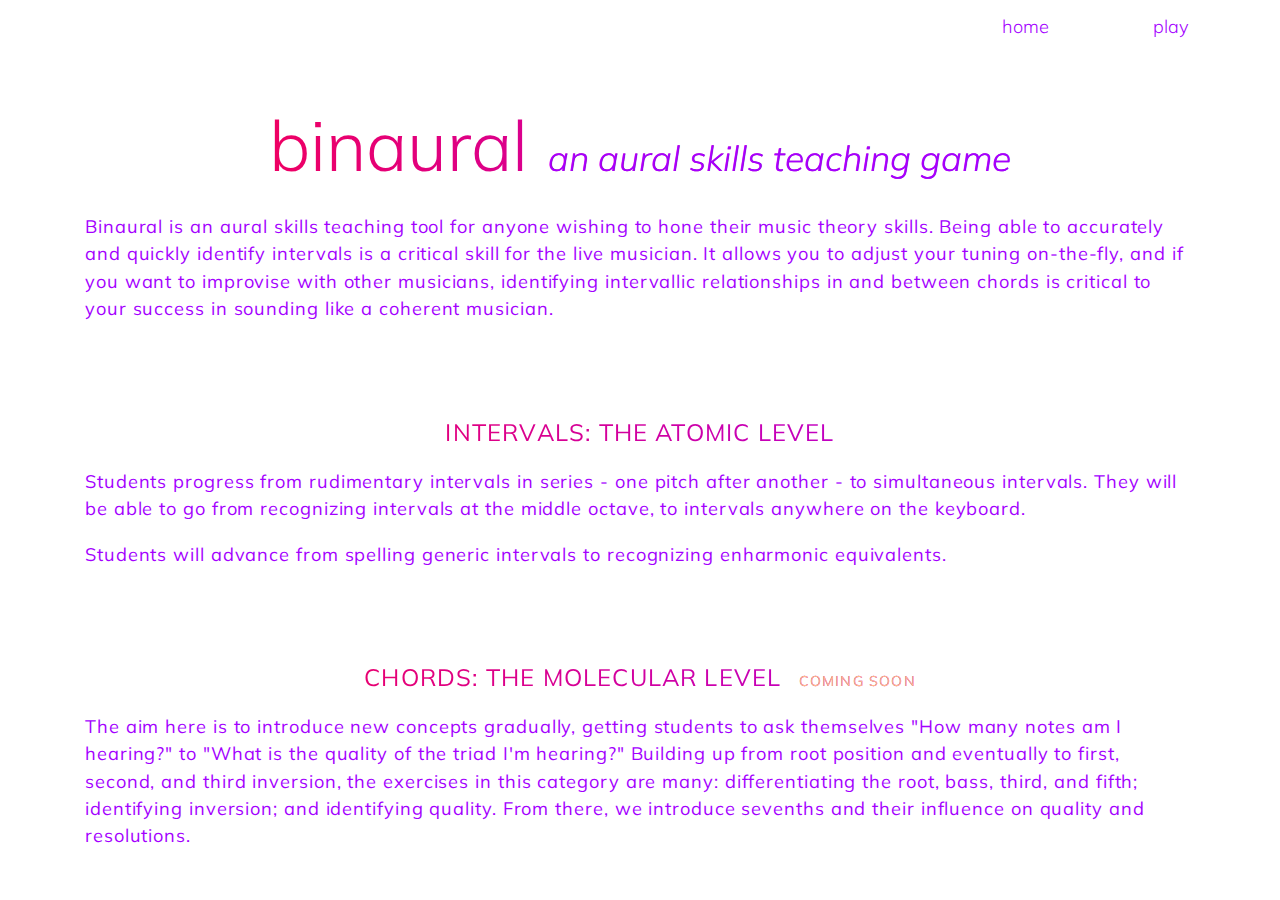
==== commit 12c93ba7: "adds replay button, fixes styles" ====
--- a/about.html
+++ b/about.html
@@ -26,13 +26,13 @@
  	</nav>
  	<div class="container">
 	 	<h1 class="logo_large">binaural<span class="tagline">an aural skills teaching game</span></h1>
-	 	<p>Binaural is an aural skills teaching tool for anyone wishing to hone their music theory skills. Being able to accurately and quickly identify intervals is a critical skill for the live musician. It allows you to adjust your tuning on-the-fly, and if you want to improvise with other musicians, identifying intervallic relationships in and between chords is critical to your success in sounding like a coherent musician.</p>
-	 	<div class="content_block">
+	 	<p class="col-xs-12">Binaural is an aural skills teaching tool for anyone wishing to hone their music theory skills. Being able to accurately and quickly identify intervals is a critical skill for the live musician. It allows you to adjust your tuning on-the-fly, and if you want to improvise with other musicians, identifying intervallic relationships in and between chords is critical to your success in sounding like a coherent musician.</p>
+	 	<div class="content_block col-xs-12">
 	 		<h1 class="logo_large subheading">Intervals: The Atomic Level</h1>
 	 		<p>Students progress from rudimentary intervals in series - one pitch after another - to simultaneous intervals. They will be able to go from recognizing intervals at the middle octave, to intervals anywhere on the keyboard.</p>
 			<p>Students will advance from spelling generic intervals to recognizing enharmonic equivalents.</p>
 	 	</div>
-	 	<div class="content_block">
+	 	<div class="content_block col-xs-12">
 	 		<h1 class="logo_large subheading">Chords: The Molecular Level <span class="coming_soon">Coming Soon</span></h1>
 	 		<p></p>
 			<p>The aim here is to introduce new concepts gradually, getting students to ask themselves "How many notes am I hearing?" to "What is the quality of the triad I'm hearing?" Building up from root position and eventually to first, second, and third inversion, the exercises in this category are many: differentiating the root, bass, third, and fifth; identifying inversion; and identifying quality. From there, we introduce sevenths and their influence on quality and resolutions.</p>
@@ -40,4 +40,4 @@
 	 </div>
  </div>
 </body>
-</html>+</html>
--- a/styles/styles.css
+++ b/styles/styles.css
@@ -1,1888 +1,923 @@
-@media only screen and (max-width: 774px) {
-
-	/*WHILE GAME IS UNDER CONSTRUCTION */
-
-	.coming_soon {
-		padding: 0 0 0 10px;
-		text-transform: uppercase;
-		font-size: .6em;
-		color: #fb8;
-	}
-
-	/********************************/
-
-	html {
+
+/*WHILE GAMES UNDER CONSTRUCTION*/
+
+.coming_soon {
+	padding: 0 0 0 10px;
+	text-transform: uppercase;
+	font-size: .6em;
+	color: #fb8;
+}
+
+/********************************/
+
+html {
+	width: 100%;
+	height: 100%;
+	overflow: hidden;
+	box-sizing: border-box;
+}
+
+body {
+	width: 100%;
+	height: 100%;
+	font-family: 'Muli';
+}
+
+.landing_container {
+	background: #fff;
+	width: 100%;
+	height: 100%;
+}
+
+.landing_content {
+	position: relative;
+	height: 90%;
+	min-height: 500px;
+	width: 100%;
+}
+
+#landing nav {
+	width: 100%;
+	height: 10%;
+}
+
+#landing nav ul {
+	padding: 0 25px;
+	margin: 0;
+}
+
+#landing nav ul li {
+	padding: 25px 0;
+	margin: 0 15px;
+}
+
+.col-md-12, .col-lg-12, .col-md-11, .col-lg-11 .col-md-8, .col-lg-8, .col-md-4, .col-lg-4, .col-md-3, .col-lg-3, .col-md-1, .col-lg-1, .col-xs-6, .col-xs-4, .col-xs-3, .col-xs-2 {
+	padding: 0;
+	margin: 0; /* Removes Bootstrap padding and margin*/
+}
+
+nav {
+	display: inline-block;
+	height: 10vh;
+	width: 98vw;
+}
+
+nav ul {
+	display: block;
+	list-style: none; /* removes bullets */
+	text-align: right;
+}
+
+nav ul li {
+	display: inline-block;
+	font-size: 1.3em;
+	font-weight: 300;
+	padding: 10px 40px 0 0;
+}
+
+nav ul li a {
+	text-decoration: none;
+	color: rgb(164, 0, 255);
+}
+
+nav ul li a:hover {
+	color: rgb(254, 0, 66);
+	text-decoration: none;
+	-webkit-transition: color .6s;
+	-moz-transition: color .6s;
+	-ms-transition: color .6s;
+	-o-transition: color .6s;
+	transition: color .6s;
+}
+
+.logo_image {
+	position: absolute;
+	display: block;
+	bottom: 300px;
+	left: 0;
+	right: 0;
+	margin: auto;
+	width: 20%;
+	min-width: 200px;
+}
+
+.logo_large {
+	position: absolute;
+	bottom: 75px;
+	left: 0;
+	right: 0;
+	margin: auto;
+	font-size: 5em;
+	font-weight: 300;
+	text-align: center;
+	background-image: -webkit-linear-gradient(right,rgb(164, 0, 255), rgb(254, 0, 66));
+	background-image: -moz-linear-gradient(right,rgb(164, 0, 255), rgb(254, 0, 66));
+	background-image: -ms-linear-gradient(right,rgb(164, 0, 255), rgb(254, 0, 66));
+	background-image: -o-linear-gradient(right,rgb(164, 0, 255), rgb(254, 0, 66));
+	background-image: linear-gradient(right,rgb(164, 0, 255), rgb(254, 0, 66));
+	color: transparent;
+	-webkit-background-clip: text; /* Gradient-text is only suuported in Webkit. */
+	background-clip: text;
+}
+
+@media(min-width: 1200px) {
+	.logo_image {
+		bottom: 55vh;
+	}
+	.logo_large {
+		left: 75px;
+		right: auto;
+	}
+}
+
+.tagline {
+	padding-left: 1.5vw;
+	font-size: .5em;
+	font-style: italic;
+	color: rgb(164, 0, 255);
+}
+
+/******* ABOUT PAGE *********/
+
+#about .logo_large {
+	position: static;
+}
+
+#about nav ul li {
+	padding: 0;
+	margin: 0 50px;
+}
+
+.content_block {
+	margin: 75px 0 0 0;
+}
+
+.subheading {
+	text-transform: uppercase;
+	font-size: 1.7em;
+	font-weight: 400;
+	letter-spacing: .05em;
+}
+
+#about p {
+	font-size: 1.3em;
+	letter-spacing: .05em;
+	line-height: 1.5em;
+	color: rgb(164, 0, 255);
+}
+
+@media(max-width: 994px) {
+	#about .logo_large {
+		text-align: center;
+	}
+	#about .logo_large.subheading {
+		text-align: left;
+	}
+  .tagline {
+		display: block;
+		width: 70%;
+		margin: 0 auto;
+		text-align: center;
+	}
+}
+
+
+/******* GAME PAGE *********/
+
+.container-fluid {
+	padding: 0;
+}
+
+.row {
+	margin: 0 0 0 0;
+}
+
+.nav_logo {
+	display: block;
+	text-align: center;
+	margin: 25px 0 0 0;
+	font-size: 2.2em;
+	background-image: -webkit-linear-gradient(right,rgb(164, 0, 255), rgb(254, 0, 66));
+	background-image: -moz-linear-gradient(right,rgb(164, 0, 255), rgb(254, 0, 66));
+	background-image: -ms-linear-gradient(right,rgb(164, 0, 255), rgb(254, 0, 66));
+	background-image: -o-linear-gradient(right,rgb(164, 0, 255), rgb(254, 0, 66));
+	background-image: linear-gradient(right,rgb(164, 0, 255), rgb(254, 0, 66));
+	color: transparent;
+	-webkit-background-clip: text; /* Gradient-text is only suuported in Webkit. */
+	background-clip: text;
+}
+
+.nav_logo:hover {
+	background-image: -webkit-linear-gradient(left,rgb(164, 0, 255), rgb(254, 0, 66));
+	background-image: -moz-linear-gradient(left,rgb(164, 0, 255), rgb(254, 0, 66));
+	background-image: -ms-linear-gradient(left,rgb(164, 0, 255), rgb(254, 0, 66));
+	background-image: -o-linear-gradient(left,rgb(164, 0, 255), rgb(254, 0, 66));
+	background-image: linear-gradient(left,rgb(164, 0, 255), rgb(254, 0, 66));
+	color: transparent;
+	-webkit-background-clip: text; /* Gradient-text is only suuported in Webkit. */
+	background-clip: text;
+}
+
+.game_nav {
+	width: 100%;
+}
+
+.game_nav ul {
+	margin: 0;
+	padding: 0;
+}
+
+.game_nav ul li {
+	padding: 38px 7vw 0 0;
+}
+
+.page {
+	margin-top: 100px;
+	height: 600px;
+}
+
+aside {
+	margin: 0;
+	padding: 0;
+	width: 100%;
+	height: 800px;
+	background-image: -webkit-linear-gradient(top, rgb(164, 0, 255), rgb(254, 0, 66));
+	background-image: -o-linear-gradient(top, rgb(164, 0, 255), rgb(254, 0, 66));
+	background-image: linear-gradient(top, rgb(164, 0, 255), rgb(254, 0, 66));
+	color: #fff;
+}
+
+aside h2 {
+	padding: 30px 0 0 0;
+	text-align: center;
+	font-size: 2.5em;
+	font-weight: 200;
+	margin: 0;
+}
+
+aside nav {
+	margin: 50px 0 0 0;
+	height: 600px;
+	width: 100%;
+}
+
+aside nav ul {
+	width: 100%;
+	margin: 10px 0 0 0;
+	padding: 0;
+}
+
+aside ul li {
+	width: 100%;
+	text-align: center;
+	display: block;
+	padding: 5px 0;
+}
+
+aside ul li a {
+	display: block;
+	width: 100%;
+	padding: 5px 0;
+	color: #fff;
+	font-weight: 200;
+	border-top: 1px solid transparent;
+	border-bottom: 1px solid transparent;
+}
+
+aside ul li a:hover {
+	border-top: 1px solid white;
+	border-bottom: 1px solid white;
+	color: #fff;
+}
+
+aside ul li a:active,
+aside ul li a:visited,
+aside ul li a:focus {
+	text-decoration: none;
+	color: #fff;
+}
+
+.players_indicator {
+	height: 600px;
+	background: #fff;
+}
+
+.first  {
+	margin: 50px 0;
+}
+
+.second {
+	margin: 300px 0 0 0;
+}
+
+.players_indicator .player, .players_indicator .player_number {
+	margin: 0; /* removes default margin */
+	text-align: center;
+}
+
+.player {
+	font-size: 1em;
+	font-weight: 200;
+}
+
+.player_number {
+	font-size: 6em;
+	font-weight: 200;
+	line-height: .8em;
+}
+
+.one {
+	color: rgb(164, 0, 255);
+	font-weight: 200;
+}
+
+.two {
+	color: rgb(254, 0, 66);
+	font-weight: 200;
+}
+
+main.col-lg-6.col-md-6 {
+	height: 600px;
+	padding: 0;
+}
+
+.top {
+	height: 400px;
+	width: 100%;
+	border-top: 1px solid transparent;
+	border-left: 2px solid #fff;
+	border-right: 2px solid #fff;
+	background: rgb(164, 0, 255);
+	background-image: -webkit-linear-gradient(right,rgb(164, 0, 255), rgb(190, 0, 255));
+	background-image: -moz-linear-gradient(right,rgb(164, 0, 255), rgb(190, 0, 255));
+	background-image: -ms-linear-gradient(right,rgb(164, 0, 255), rgb(190, 0, 255));
+	background-image: -o-linear-gradient(right,rgb(164, 0, 255), rgb(190, 0, 255));
+	background-image: linear-gradient(right,rgb(164, 0, 255), rgb(254, 0, 255));
+	-webkit-transition: height 1s;
+	-moz-transition: height 1s;
+	-ms-transition: height 1s;
+	-o-transition: height 1s;
+	transition: height 1s;
+}
+
+.bottom {
+	width: 100%;
+	height: 200px;
+	background-image: -webkit-linear-gradient(right,rgb(200, 0, 150), rgb(254, 0, 66));
+	background-image: -moz-linear-gradient(right,rgb(200, 0, 150), rgb(254, 0, 66));
+	background-image: -ms-linear-gradient(right,rgb(200, 0, 150), rgb(254, 0, 66));
+	background-image: -o-linear-gradient(right,rgb(200, 0, 150), rgb(254, 0, 66));
+	background-image: linear-gradient(right,rgb(200, 0, 150), rgb(254, 0, 66));
+	border-left: 2px solid #fff;
+	border-top: 2px solid #fff;
+	border-right: 2px solid #fff;
+	-webkit-transition: height 1s;
+	-moz-transition: height 1s;
+	-ms-transition: height 1s;
+	-o-transition: height 1s;
+	transition: height 1s;
+}
+
+.scoreLabelP1 {
+	opacity: 1;
+}
+
+.game_interface {
+	height: 100%;
+	padding: 0 2vw;
+	opacity: 1;
+	-webkit-transition: opacity 1s;
+	-moz-transition: opacity 1s;
+	-ms-transition: opacity 1s;
+	-o-transition: opacity 1s;
+	transition: opacity 1s;
+}
+
+.fade-out {
+	opacity: 0;
+	-webkit-transition: opacity 1s;
+	-moz-transition: opacity 1s;
+	-ms-transition: opacity 1s;
+	-o-transition: opacity 1s;
+	transition: opacity 1s;
+}
+
+.fade-in {
+	opacity: 1;
+	-webkit-transition: opacity 1s;
+	-moz-transition: opacity 1s;
+	-ms-transition: opacity 1s;
+	-o-transition: opacity 1s;
+	transition: opacity 1s;
+}
+
+.game_title {
+	margin: 10px 0 0 0;
+	line-height: 1em;
+	text-align: right;
+	font-size: 2.5em;
+	font-weight: 300;
+	color: #fff;
+}
+
+.interface_column {
+	height: 300px;
+	margin: 25px auto 0 auto;
+}
+
+div.col-md-6.col-lg-6.interface_column {
+	height: 365px;
+	margin: 0;
+	padding: 0;
+}
+
+#replay {
+	display: block;
+	width: 90px;
+	height: 90px;
+	margin: 25px auto;
+	border-radius: 50%;
+	border: 2px solid #fff;
+	background-color: rgba(0, 0, 0, 0);
+	background-image: url("../assets/replay-button.png");
+	background-repeat: no-repeat;
+	background-position: 45% 48%;
+	background-size: 70%;
+	-webkit-transition: all .6s;
+	-moz-transition: all .6s;
+	-ms-transition: all .6s;
+	-o-transition: all .6s;
+	transition: all .6s;
+}
+
+#replay:hover {
+	-webkit-transition: all 1.2s;
+	-moz-transition: all 1.2s;
+	-ms-transition: all 1.2s;
+	-o-transition: all 1.2s;
+	transition: all 1.2s;
+	-webkit-transform: rotateZ(-360deg);
+	-moz-transform: rotateZ(-360deg);
+	-ms-transform: rotateZ(-360deg);
+	-o-transform: rotateZ(-360deg);
+	transform: rotateZ(-360deg);
+}
+
+#replay:focus,
+#replay:active {
+	outline: none;
+}
+
+.replay_button_animation {
+	-webkit-transition: all 1.2s;
+	-moz-transition: all 1.2s;
+	-ms-transition: all 1.2s;
+	-o-transition: all 1.2s;
+	transition: all 1.2s;
+	-webkit-transform: rotateZ(-360deg);
+	-moz-transform: rotateZ(-360deg);
+	-ms-transform: rotateZ(-360deg);
+	-o-transform: rotateZ(-360deg);
+	transform: rotateZ(-360deg);
+}
+
+.first_column_buttons {
+	margin-top: -25px;
+}
+
+.first_column_buttons .button {
+	float: right;
+}
+
+.number_buttons {
+	margin-top: 90px;
+}
+
+.guess {
+	display: block;
+	position: relative;
+	width: 50px;
+	height: 50px;
+	border-radius: 100%;
+	padding-bottom: 50px;
+	margin: 5% auto 0 auto;
+	height: 11%;
+	border: 2px solid #fff;
+	background-color: rgba(255, 255, 255, 0);
+	color: #fff;
+	font-family: 'Muli', sans-serif;
+	font-weight: 100;
+	font-size: 1.5em;
+}
+
+.guess:hover {
+	background: rgba(255, 255, 255, 1);
+	-webkit-transition: all .3s;
+	-moz-transition: all .3s;
+	-ms-transition: all .3s;
+	-o-transition: all .3s;
+	transition: all .3s;
+	color: rgb(164, 0, 255);
+}
+
+.button_text {
+	position: absolute;
+	left: 0;
+	right: 0;
+	margin: auto;
+	top: 14px;
+	font-size: .75em;
+}
+
+.guess.active {
+	color: rgb(164, 0, 255);
+	background: #fff;
+	outline: none;
+}
+
+.bottom .guess:hover {
+	color: rgb(254, 0, 66);
+}
+
+.bottom .guess.active {
+	color: rgb(254, 0, 66);
+}
+
+.interval.first {
+	margin-top: 1px;
+}
+
+.interval {
+	height: 11%;
+}
+
+#interface_column.third {
+	position: relative;
+}
+
+#submit {
+	position: absolute;
+	bottom: 0;
+	left: 30px;
+	height: 240px;
+	width: 240px;
+	border: 2px solid #fff;
+	border-radius: 50%;
+	background: rgba(0, 0, 0, 0);
+	color: #fff;
+	font-family: 'Muli', sans-serif;
+	font-weight: 200;
+	font-size: 1.2em;
+}
+
+#submit:hover {
+	background: rgba(255, 255, 255, 1);
+	-webkit-transition: all .3s;
+	-moz-transition: all .3s;
+	-ms-transition: all .3s;
+	-o-transition: all .3s;
+	transition: all .3s;
+	color: rgb(164, 0, 255);
+}
+
+#submit:active, #submit:focus {
+	outline: none;
+}
+
+.bottom #submit:hover,
+.bottom #submit:active,
+.bottom #submit:focus {
+	background: rgba(255, 255, 255, 1);
+	color: rgb(254, 0, 66);
+}
+
+.gameplay_label {
+	margin: 0;
+	text-align: right;
+	font-family: 'Muli', sans-serif;
+	font-weight: 200;
+	font-size: 1.5em;
+	color: #fff;
+}
+
+.gameplay_data {
+	margin: -15px 0 0 0;
+	text-align: right;
+	font-family: 'Muli', sans-serif;
+	font-weight: 300;
+	font-size: 3em;
+	color: #fff;
+}
+
+.copyright {
+	display: block;
+	width: 35%;
+	margin: 75px auto;
+	color: rgb(164, 0, 255);
+	font-size: .8em;
+	letter-spacing: .05em;
+}
+
+/*MODAL STYLES*/
+
+.init {
+	font-size: 5em;
+	margin-top: 250px;
+}
+
+.instructions .init_p {
+	font-weight: 200;
+	margin-top: 150px;
+	text-align: center;
+}
+
+.instructions {
+	position: absolute;
+	z-index: 2;
+	display: block;
+	top: 10vh;
+	left: 0;
+	right: 0;
+	margin: auto;
+	width: 60%;
+	max-width: 774px;
+	min-width: 774px;
+	height: 60%;
+	max-height: 774px;
+	min-height: 774px;
+	background-image: -webkit-linear-gradient(bottom, rgba(164, 0, 255, 1), rgba(254, 0, 66, 1));
+	background-image: -o-linear-gradient(bottom, rgba(164, 0, 255, 1), rgba(254, 0, 66, 1));
+	background-image: linear-gradient(bottom, rgba(164, 0, 255, 1), rgba(254, 0, 66, 1));
+	border-radius: 50%;
+	padding-bottom: 60%;
+}
+
+.blur {
+	display: none;
+	z-index: 1;
+	height: 100%;
+	width: 100%;
+	top: 0;
+	left: 0;
+	position: absolute;
+	background: #fff;
+	cursor: pointer;
+}
+
+body:not(.blur) .blurred_content {
+	webkit-filter: blur(1px);
+	filter: blur(1px);
+}
+
+.instructions .parent {
+	width: 60%;
+	min-width: 350px;
+	max-width: 400px;
+	margin: 160px auto 0 auto;
+}
+
+.instructions .game_title {
+	text-align: center;
+}
+
+.instructions p {
+	font-size: 1.5em;
+	letter-spacing: .05em;
+	text-align: left;
+	color: #fff;
+}
+
+.instructions button {
+	margin: 0 auto;
+	width: 110px;
+	height: 110px;
+	border-radius: 50%;
+
+	padding: 10px 0 10px 0;
+}
+
+.instructions button:hover {
+	width: 110px;
+}
+
+.instructions.times_up {
+	height: 200px;
+}
+
+.instructions.times_up h1 {
+	text-align: center;
+	margin: 340px auto;
+}
+
+.correctness {
+	height: 200px;
+}
+
+.correctness h1 {
+	text-align: center;
+	margin: 33vh auto;
+}
+
+#play_again {
+	display: none;
+	text-align: center;
+	margin: 0 auto;
+	height: 70px;
+	width: 200px;
+	border-radius: 5px;
+	background-image: none;
+	background:#fff;
+	border: 2px solid rgb(200, 0, 150);
+	color: rgb(200, 0, 150);
+	font-family: 'Lato', sans-serif;
+	font-size: 1.2em;
+	transition: all .3s;
+	outline: none;
+}
+
+#play_again:hover {
+	color: #fff;
+	background-image: -webkit-linear-gradient(right, rgba(164, 0, 255, 1), rgba(254, 0, 66, 1));
+	background-image: -o-linear-gradient(right, rgba(164, 0, 255, 1), rgba(254, 0, 66, 1));
+	background-image: linear-gradient(right, rgba(164, 0, 255, 1), rgba(254, 0, 66, 1));
+	border: none;
+	transition: all .5s;
+}
+
+/*Injected with JS innerHTML*/
+
+.inactive_player.top .inactive_player.bottom {
+	padding-top: 20px;
+}
+
+.inactive_player_status {
+	display: block;
+	width: 70%;
+	margin: 35px auto 0 auto;
+	text-align: right;
+	font-style: italic;
+	line-height: 1em;
+	color: #fff;
+	font-weight: 200;
+	font-size: 2.5em;
+}
+
+#binaural {
+	padding: 0;
+	perspective:1px;
+	border-radius: 50px;
+}
+
+@media(max-width: 991px) {
+	.page {
+		margin-top: 0;
+	}
+	.nav_logo {
+		margin-top: 10px;
+		height: 35px;
+	}
+	nav {
+		height: 5vh;
+	}
+	nav ul {
+		text-align: center;
+		height: 25px;
+	}
+	.game_nav ul li {
+		padding: 0;
+		margin: 5px 7px 0 7px;
+	}
+	.players_indicator, .right_margin {
+		display: none;
+	}
+	.top, .bottom {
+		border-left: none;
+		border-right: none;
+	}
+	.hide_on_mobile {
+		display: none;
+	}
+	#replay {
+		width: 90px;
+		height: 90px;
+	}
+	.interface_column {
+		margin-top: 15px;
+	}
+	.number_buttons {
+		margin-top: 65px;
+	}
+	.staggered .guess {
+		margin-left: 7px;
+	}
+
+	.third {
+		position: static;
+	}
+	/*Change the relative context for the submit button */
+	.game_interface {
+		position: relative;
+	}
+
+	.timer_div, .score_div {
+		position: absolute;
+		top: 10px;
+		width: 9%;
+		height: 100px;
+		display: block;
+	}
+	.timer_div .gameplay_label {
+		text-align: left;
+	}
+	.score_div {
+		right: 20px;
+	}
+	.gameplay_label {
+		margin-bottom: 5px;
+		font-size: .8em;
+	}
+	.gameplay_data {
+		font-size: 1.5em;
+	}
+	#timer {
+		text-align: left;
+	}
+	.third {
+		margin: 0;
+		height: 0;
+	}
+	#submit {
+		bottom: 15px;
+		left: 0;
+		right: 0;
+		margin: auto;
+		height: 90px;
+		width: 90px;
+	}
+	/*Modal*/
+	.instructions {
+		overflow: hidden;
+		top: 0;
 		width: 100%;
 		height: 100%;
-	}
-
-	body {
-		width: 100vw;
-		height: 100%
-		border: 1px solid transparent;
-		font-family: 'Muli';
-	}
-
-	.landing_container {
-		background: #fff;
-		width: 100vw;
-		height: 100vh;
-		margin: 1.5vh auto 1.5vh auto;
-		border: 1px solid transparent;
-	}
-
-	.col-md-12, .col-lg-12, .col-md-8, .col-lg-8, .col-md-4, .col-lg-4, .col-md-3, .col-lg-3, .col-md-1, .col-lg-1 {
+		border-radius: 0;
 		padding: 0;
-		margin: 0; /* Removes Bootstrap padding and margin*/
-	}
-
-	nav {
-		display: inline-block;
-		height: 10vh;
-		width: 98vw;
-	}
-
-	nav ul {
-		display: block;
-		list-style: none; /* removes bullets */
-		text-align: center;
-		padding: 0;
-	}
-
-	nav ul li {
-		display: inline-block;
-		font-size: 1.3em;
-		font-weight: 300;
-		padding: 0px 30px 0 30px;
-	}
-
-	nav ul li a {
-		text-decoration: none;
-		color: rgb(164, 0, 255);
-	}
-
-	nav ul li a:hover {
-		color: rgb(254, 0, 66);
-		text-decoration: none;
-		-webkit-transition: color .6s;
-		-moz-transition: color .6s;
-		-ms-transition: color .6s;
-		-o-transition: color .6s;
-		transition: color .6s;
-	}
-
-	.logo_image {
-		display: block;
-		margin: 150px auto 50px auto;
-		width: 40vw;
-	}
-
-	.logo_large {
-		text-align: center;
-		font-size: 3em;
-		font-weight: 300;
-		background-image: -webkit-linear-gradient(right,rgb(164, 0, 255), rgb(254, 0, 66));
-		background-image: -moz-linear-gradient(right,rgb(164, 0, 255), rgb(254, 0, 66));
-		background-image: -ms-linear-gradient(right,rgb(164, 0, 255), rgb(254, 0, 66));
-		background-image: -o-linear-gradient(right,rgb(164, 0, 255), rgb(254, 0, 66));
-		background-image: linear-gradient(right,rgb(164, 0, 255), rgb(254, 0, 66));
-		color: transparent;
-		-webkit-background-clip: text; /* Gradient-text is only suuported in Webkit. */
-		background-clip: text;
-	}
-
-	.tagline {
-		display: block;
-		padding-left: 1.5vw;
-		font-size: .5em;
-		font-style: italic;
-		color: rgb(164, 0, 255);
-	}
-
-	/******* ABOUT PAGE *********/
-
-	.container {
-		padding: 0 10vw;
-	}
-
-	#about .logo_large {
+		max-height: 100%;
+		max-width: 100%;
+		min-height: 100%;
+		min-width: 100%;
+	}
+
+}
+
+@media(min-width: 450px) and (max-width: 992px) {
+	.guess {
+		width: 60px;
+		height: 60px;
+	}
+	.first_column_buttons .guess {
+		margin-right: 0;
+	}
+	.staggered .guess {
+		margin-left: 0;
+	}
+	#submit {
+		border-radius: 50%;
+		height: 110px;
+		width: 110px;
+	}
+}
+
+@media(min-width: 992px) {
+	.hide_on_larger {
+		display: none;
+	}
+	.third {
 		position: static;
 	}
-
-	.content_block {
-		margin: 75px 0 0 0;
-	}
-
-	.subheading {
-		text-transform: uppercase;
-		font-size: 1.7em;
-		font-weight: 400;
-		letter-spacing: .05em;
-	}
-
-	#about p {
-		font-size: 1.3em;
-		letter-spacing: .05em;
-		line-height: 1.5em;
-		color: rgb(164, 0, 255);
-	}
-
-
-	/******* GAME PAGE *********/
-
-	.container-fluid {
-		padding: 0;
-	}
-
-	.row {
-		margin: 0 0 0 0;
-	}
-
-	.nav_logo {
-		display: block;
-		text-align: center;
-		margin: 15px 0 0 0;
-		font-size: 2.2em;
-		background-image: -webkit-linear-gradient(right,rgb(164, 0, 255), rgb(254, 0, 66));
-		background-image: -moz-linear-gradient(right,rgb(164, 0, 255), rgb(254, 0, 66));
-		background-image: -ms-linear-gradient(right,rgb(164, 0, 255), rgb(254, 0, 66));
-		background-image: -o-linear-gradient(right,rgb(164, 0, 255), rgb(254, 0, 66));
-		background-image: linear-gradient(right,rgb(164, 0, 255), rgb(254, 0, 66));
-		color: transparent;
-		-webkit-background-clip: text; /* Gradient-text is only suuported in Webkit. */
-		background-clip: text;
-	}
-
-	.nav_logo:hover {
-		background-image: -webkit-linear-gradient(left,rgb(164, 0, 255), rgb(254, 0, 66));
-		background-image: -moz-linear-gradient(left,rgb(164, 0, 255), rgb(254, 0, 66));
-		background-image: -ms-linear-gradient(left,rgb(164, 0, 255), rgb(254, 0, 66));
-		background-image: -o-linear-gradient(left,rgb(164, 0, 255), rgb(254, 0, 66));
-		background-image: linear-gradient(left,rgb(164, 0, 255), rgb(254, 0, 66));
-		color: transparent;
-		-webkit-background-clip: text; /* Gradient-text is only suuported in Webkit. */
-		background-clip: text;
-	}
-
-	.game_nav {
-		width: 100%;
-		height: 40px;
-	}
-
-	.game_nav ul {
-		margin: 0;
-	}
-
-	.game_nav ul li {
-		padding: 38px auto;
-	}
-
-	aside {
-		display: none;
-		margin: 0;
-		padding: 0;
-		width: 100%;
-		height: 800px;
-		background-image: -webkit-linear-gradient(top, rgb(164, 0, 255), rgb(254, 0, 66));
-		background-image: -o-linear-gradient(top, rgb(164, 0, 255), rgb(254, 0, 66));
-		background-image: linear-gradient(top, rgb(164, 0, 255), rgb(254, 0, 66));
-		color: #fff;
-	}		
-
-	aside h2 {
-		padding: 30px 0 0 0;
-		text-align: center;
-		font-size: 2.5em;
-		font-weight: 200;
-		margin: 0;
-	}
-
-	aside nav {
-		margin: 50px 0 0 0;
-		height: 600px;
-		width: 100%;
-	}
-
-	aside nav ul {
-		width: 100%;
-		margin: 10px 0 0 0;
-		padding: 0;
-	}
-
-	aside ul li {
-		width: 100%;
-		text-align: center;
-		display: block;
-		padding: 5px 0;
-	}
-
-	aside ul li a {
-		display: block;
-		width: 100%;
-		padding: 5px 0;
-		color: #fff;
-		font-weight: 200;
-		border-top: 1px solid transparent;
-		border-bottom: 1px solid transparent;
-	}
-
-	aside ul li a:hover {
-		border-top: 1px solid white;
-		border-bottom: 1px solid white;
-		color: #fff;
-	}
-
-	aside ul li a:active, 
-	aside ul li a:visited,
-	aside ul li a:focus {
-		text-decoration: none;
-		color: #fff;
-	}
-
-	.players_indicator {
-		display: none;
-		width: 15%;
-		height: 500px;
-	}
-
-	.first  {
-		margin:0;
-	}
-
-	.second {
-		margin: 300px 0 0 0;
-	}
-
-	.players_indicator .player, .players_indicator .player_number {
-		margin: 0; /* removes default margin */
-		text-align: center;
-	}
-
-	.player {
-		font-size: 1em;
-		font-weight: 200;
-	}
-
-	.player_number {
-		font-size: 3em;
-		font-weight: 200;
-		line-height: .8em;
-	}
-
-	.one {
-		color: rgb(164, 0, 255);
-		font-weight: 200;
-	}
-
-	.two {
-		color: rgb(254, 0, 66);
-		font-weight: 200;
-	}
-
-	main {
-		display: inline-block;
-		height: 800px;
-		width: 100%;
-	}
-
-	.top {
-		height: 500px;
-		width: 100%;
-		border: 1px solid transparent;
-		border-bottom: 5px solid #fff;
-		background: rgb(164, 0, 255);
-		background-image: -webkit-linear-gradient(right,rgb(164, 0, 255), rgb(190, 0, 255));
-		background-image: -moz-linear-gradient(right,rgb(164, 0, 255), rgb(190, 0, 255));
-		background-image: -ms-linear-gradient(right,rgb(164, 0, 255), rgb(190, 0, 255));
-		background-image: -o-linear-gradient(right,rgb(164, 0, 255), rgb(190, 0, 255));
-		background-image: linear-gradient(right,rgb(164, 0, 255), rgb(254, 0, 255));
-		-webkit-transition: height 1s;
-		-moz-transition: height 1s;
-		-ms-transition: height 1s;
-		-o-transition: height 1s;
-		transition: height 1s;
-	}
-
-	.bottom {
-		width: 100%;
-		height: 300px;
-		background-image: -webkit-linear-gradient(right,rgb(200, 0, 150), rgb(254, 0, 66));
-		background-image: -moz-linear-gradient(right,rgb(200, 0, 150), rgb(254, 0, 66));
-		background-image: -ms-linear-gradient(right,rgb(200, 0, 150), rgb(254, 0, 66));
-		background-image: -o-linear-gradient(right,rgb(200, 0, 150), rgb(254, 0, 66));
-		background-image: linear-gradient(right,rgb(200, 0, 150), rgb(254, 0, 66));
-		border: 1px solid transparent;
-		-webkit-transition: height 1s;
-		-moz-transition: height 1s;
-		-ms-transition: height 1s;
-		-o-transition: height 1s;
-		transition: height 1s;
-	}
-
-	.scoreLabelP1 {
-		opacity: 1;
-	}
-
+	/*Change the relative context for the submit button */
 	.game_interface {
-		padding: 0 2vw;
-		opacity: 1;
-		-webkit-transition: opacity 1s;
-		-moz-transition: opacity 1s;
-		-ms-transition: opacity 1s;
-		-o-transition: opacity 1s;
-		transition: opacity 1s;
-	}
-
-	.fade-out {
-		opacity: 0;
-		-webkit-transition: opacity 1s;
-		-moz-transition: opacity 1s;
-		-ms-transition: opacity 1s;
-		-o-transition: opacity 1s;
-		transition: opacity 1s;
-	}
-
-	.fade-in {
-		opacity: 1;
-		-webkit-transition: opacity 1s;
-		-moz-transition: opacity 1s;
-		-ms-transition: opacity 1s;
-		-o-transition: opacity 1s;
-		transition: opacity 1s;
-	}
-
-	.game_title {
-		margin: 5px 0;
-		text-align: center;
-		font-size: 1.8em;
-		font-weight: 300;
-		color: #fff;
-	}
-
-	.interface_column {
-		display: inline-block;
-		width: 49%;
-		margin: 0 auto;
-	}
-
-	div.col-md-6.col-lg-6.interface_column {
-		height: 350px;
-		margin: 0;
-		padding: 0;
-	}
-
-	#replay {
-		display: block;
-		width: 85px;
-		height: 85px;
-		margin: 0 auto 3% auto;
+		position: relative;
+	}
+	#submit {
+		position: absolute;
 		border-radius: 50%;
-		border: 2px solid #fff;
-		background-color: rgba(0, 0, 0, 0);
-		background-image: url("../assets/replay-button.png");
-		background-repeat: no-repeat;
-		background-position: 45% 48%;
-		background-size: 70%;
-		-webkit-transition: all .6s;
-		-moz-transition: all .6s;
-		-ms-transition: all .6s;
-		-o-transition: all .6s;
-		transition: all .6s;
-	}
-
-	#replay:hover {
-		-webkit-transition: all 1.2s;
-		-moz-transition: all 1.2s;
-		-ms-transition: all 1.2s;
-		-o-transition: all 1.2s;
-		transition: all 1.2s;
-		-webkit-transform: rotateZ(-360deg);
-		-moz-transform: rotateZ(-360deg);
-		-ms-transform: rotateZ(-360deg);
-		-o-transform: rotateZ(-360deg);
-		transform: rotateZ(-360deg);
-	}
-
-	#replay:focus, 
-	#replay:active {
-		outline: none;
-	}
-
-	.replay_button_animation {
-		-webkit-transition: all 1.2s;
-		-moz-transition: all 1.2s;
-		-ms-transition: all 1.2s;
-		-o-transition: all 1.2s;
-		transition: all 1.2s;
-		-webkit-transform: rotateZ(-360deg);
-		-moz-transform: rotateZ(-360deg);
-		-ms-transform: rotateZ(-360deg);
-		-o-transform: rotateZ(-360deg);
-		transform: rotateZ(-360deg);
-	}
-
-	.guess {
-		width: 95%;
-		padding: 0 0;
-		margin: 2% auto 0 auto;
-		height: 40px;
-		border: 2px solid #fff;
-		background-color: rgba(255, 255, 255, 0);
-		color: #fff;
-		font-family: 'Muli', sans-serif;
-		font-weight: 100;
-		font-size: 1em;
-	}
-
-	.guess:hover {
-		width: 95%;
-		background: rgba(255, 255, 255, 1);
-		-webkit-transition: all .3s;
-		-moz-transition: all .3s;
-		-ms-transition: all .3s;
-		-o-transition: all .3s;
-		transition: all .3s;
-		color: rgb(164, 0, 255);
-	}
-
-	.guess.active {
-		color: rgb(164, 0, 255);
-		background: #fff;
-		outline: none;
-	}
-
-	.bottom .guess:hover { 
-		color: rgb(254, 0, 66);
-	}
-
-	.bottom .guess.active {
-		color: rgb(254, 0, 66);
-	}
-
-	.interval.first {
-		margin-top: 1px;
-	}
-
-	.interval {
-	}
-
-	#interface_column.third {
-		position: relative;
-	}
-
+		height: 90px;
+		width: 90px;
+		bottom: 15px;
+		left: 25%;
+		right: auto;
+	}
+}
+
+@media(min-width: 1199px) {
 	#submit {
-		height: 50%;
-		width: 100%;
-		border: 2px solid #fff;
-		background: rgba(0, 0, 0, 0);
-		color: #fff;
-		font-family: 'Muli', sans-serif;
-		font-weight: 200;
-		font-size: 1.5em;
-		position: absolute;
-		top: 0px;
-	}
-
-	#submit:hover {
-		background: rgba(255, 255, 255, 1);
-		-webkit-transition: all .3s;
-		-moz-transition: all .3s;
-		-ms-transition: all .3s;
-		-o-transition: all .3s;
-		transition: all .3s;
-		color: rgb(164, 0, 255);
-	}
-
-	#submit:active, #submit:focus {
-		outline: none;
-	}
-
-	.bottom #submit:hover,
-	.bottom #submit:active,
-	.bottom #submit:focus {
-		background: rgba(255, 255, 255, 1);
-		color: rgb(254, 0, 66);
-	}
-
-	.gameplay_label {
-		margin: 0;
-		text-align: right;
-		font-family: 'Muli', sans-serif;
-		font-weight: 200;
-		font-size: 1.5em;
-		color: #fff;
-	}
-
-	.gameplay_data {
-		margin: -15px 0 0 0;
-		text-align: right;
-		font-family: 'Muli', sans-serif;
-		font-weight: 300;
-		font-size: 3em;
-		color: #fff;
-	}
-
-	.copyright {
-		display: block;
-		width: 35%;
-		margin: 75px auto;
-		color: rgb(164, 0, 255);
-		font-size: .8em;
-		letter-spacing: .05em;
-	}
-
-	/*MODAL STYLES*/
-
+		left: 21%;
+	}
+}
+
+@media(min-width: 1292px) {
 	.instructions {
-		position: absolute;
-		z-index: 2;
-		display: block;
-		top: 0;
-		left: 0;
-		width: 100%;
-		height: 100%;
-		background-image: -webkit-linear-gradient(bottom, rgba(164, 0, 255, 1), rgba(254, 0, 66, 1));
-		background-image: -o-linear-gradient(bottom, rgba(164, 0, 255, 1), rgba(254, 0, 66, 1));
-		background-image: linear-gradient(bottom, rgba(164, 0, 255, 1), rgba(254, 0, 66, 1));
-	}
-
-	.blur {
-		display: none;
-		z-index: 1;
-		height: 100%;
-		width: 100%;
-		top: 0;
-		left: 0;
-		position: absolute;
-		background: rgba(0, 0, 0, .6);
-	}
-
-	.instructions .parent {
-		width: 77%;
-		margin: 25px auto;
-	}
-
-	.instructions h1 {
-		margin: 0 0 0 0;
-	}
-
-	.instructions p {
-		margin: 25px 0 40px 0;
-		font-size: 1.2em;
-		text-align: justify;
-		color: #fff;
-	}
-
-	.instructions button {
-		height: 40px;
-		margin: 0 auto;
-		width: 100%;
-	}
-
-	.instructions button:hover {
-		width: 100%;
-	}
-
-	.instructions.times_up {
-		height: 200px;
-	}
-
-	.instructions.times_up h1 {
-		text-align: center;
-		margin: 60px auto;
-	}
-
-	.correctness {
-		height: 200px;
-	}
-
-	.correctness h1 {
-		text-align: center;
-		margin: 60px auto;
-	}
-
-	/*Injected with JS innerHTML*/
-	.inactive_player_status { 
-		display: block;
-		width: 70%;
-		margin: 100px auto 0 auto;
-		text-align: right;
-		font-style: italic;
-		color: #fff;
-		font-weight: 200;
-		font-size: 2.5em;
-	}
-}
-/****************************************************/
-/****************************************************/
-/****************************************************/
-/****************************************************/
-/****************************************************/
-/****************************************************/
-/****************************************************/
-/****************************************************/
-/****************************************************/
-/****************************************************/
-/****************************************************/
-/****************************************************/
-/****************************************************/
-/****************************************************/
-/****************************************************/
-/****************************************************/
-/****************************************************/
-/****************************************************/
-/****************************************************/
-/****************************************************/
-/****************************************************/
-/****************************************************/
-/****************************************************/
-/****************************************************/
- 
-@media only screen and (min-width: 775px) and (max-width: 991px) {
-/* TABLET OR LARGER */
-
-	/*WHILE GAME IS UNDER CONSTRUCTION*/
-
-	.coming_soon {
-		padding: 0 0 0 10px;
-		text-transform: uppercase;
-		font-size: .6em;
-		color: #fb8;
-	}
-
-	/********************************/
-
-	html {
-		width: 100%;
-		height: 100%;
-	}
-
-	body {
-		width: 100vw;
-		height: 100%
-		border: 1px solid transparent;
-		font-family: 'Muli';
-	}
-
-	.landing_container {
-		background: #fff;
-		width: 100vw;
-		height: 100vh;
-		margin: 1.5vh auto 1.5vh auto;
-		border: 1px solid transparent;
-	}
-
-	.col-md-12, .col-lg-12, .col-md-8, .col-lg-8, .col-md-4, .col-lg-4, .col-md-3, .col-lg-3, .col-md-1, .col-lg-1 {
-		padding: 0;
-		margin: 0; /* Removes Bootstrap padding and margin*/
-	}
-
-	nav {
-		display: inline-block;
-		height: 10vh;
-		width: 98vw;
-	}
-
-	nav ul {
-		display: block;
-		list-style: none; /* removes bullets */
-		text-align: right;
-		padding: 0;
-	}
-
-	nav ul li {
-		display: inline-block;
-		font-size: 1.3em;
-		font-weight: 300;
-		padding: 10px 40px 0 0;
-	}
-
-	nav ul li a {
-		text-decoration: none;
-		color: rgb(164, 0, 255);
-	}
-
-	nav ul li a:hover {
-		color: rgb(254, 0, 66);
-		text-decoration: none;
-		-webkit-transition: color .6s;
-		-moz-transition: color .6s;
-		-ms-transition: color .6s;
-		-o-transition: color .6s;
-		transition: color .6s;
-	}
-
-
-	.logo_image {
-		display: block;
-		margin: 33vh auto;
-		width: 12vw;
-	}
-
-	.logo_large {
-		position: absolute;
-		bottom: 10vh;
-		left: 10vw;
-		font-size: 5em;
-		font-weight: 300;
-		background-image: -webkit-linear-gradient(right,rgb(164, 0, 255), rgb(254, 0, 66));
-		background-image: -moz-linear-gradient(right,rgb(164, 0, 255), rgb(254, 0, 66));
-		background-image: -ms-linear-gradient(right,rgb(164, 0, 255), rgb(254, 0, 66));
-		background-image: -o-linear-gradient(right,rgb(164, 0, 255), rgb(254, 0, 66));
-		background-image: linear-gradient(right,rgb(164, 0, 255), rgb(254, 0, 66));
-		color: transparent;
-		-webkit-background-clip: text; /* Gradient-text is only suuported in Webkit. */
-		background-clip: text;
-	}
-
-	.tagline {
-		padding-left: 1.5vw;
-		font-size: .5em;
-		font-style: italic;
-		color: rgb(164, 0, 255);
-	}
-
-	/******* ABOUT PAGE *********/
-
-	#about .logo_large {
-		position: static;
-	}
-
-	.content_block {
-		margin: 75px 0 0 0;
-	}
-
-	.subheading {
-		text-transform: uppercase;
-		font-size: 1.7em;
-		font-weight: 400;
-		letter-spacing: .05em;
-	}
-
-	#about p {
-		font-size: 1.3em;
-		letter-spacing: .05em;
-		line-height: 1.5em;
-		color: rgb(164, 0, 255);
-	}
-
-
-	/******* GAME PAGE *********/
-
-	.container-fluid {
-		padding: 0;
-	}
-
-	.row {
-		margin: 0 0 0 0;
-	}
-
-	.nav_logo {
-		display: block;
-		text-align: center;
-		margin: 25px 0 0 0;
-		font-size: 2.2em;
-		background-image: -webkit-linear-gradient(right,rgb(164, 0, 255), rgb(254, 0, 66));
-		background-image: -moz-linear-gradient(right,rgb(164, 0, 255), rgb(254, 0, 66));
-		background-image: -ms-linear-gradient(right,rgb(164, 0, 255), rgb(254, 0, 66));
-		background-image: -o-linear-gradient(right,rgb(164, 0, 255), rgb(254, 0, 66));
-		background-image: linear-gradient(right,rgb(164, 0, 255), rgb(254, 0, 66));
-		color: transparent;
-		-webkit-background-clip: text; /* Gradient-text is only suuported in Webkit. */
-		background-clip: text;
-	}
-
-	.nav_logo:hover {
-		background-image: -webkit-linear-gradient(left,rgb(164, 0, 255), rgb(254, 0, 66));
-		background-image: -moz-linear-gradient(left,rgb(164, 0, 255), rgb(254, 0, 66));
-		background-image: -ms-linear-gradient(left,rgb(164, 0, 255), rgb(254, 0, 66));
-		background-image: -o-linear-gradient(left,rgb(164, 0, 255), rgb(254, 0, 66));
-		background-image: linear-gradient(left,rgb(164, 0, 255), rgb(254, 0, 66));
-		color: transparent;
-		-webkit-background-clip: text; /* Gradient-text is only suuported in Webkit. */
-		background-clip: text;
-	}
-
-	.game_nav {
-		width: 100%;
-	}
-
-	.game_nav ul {
-		margin: 0;
-	}
-
-	.game_nav ul li {
-		padding: 38px 7vw 0 0;
-	}
-
-	aside {
-		display: none;
-		margin: 0;
-		padding: 0;
-		width: 100%;
-		height: 800px;
-		background-image: -webkit-linear-gradient(top, rgb(164, 0, 255), rgb(254, 0, 66));
-		background-image: -o-linear-gradient(top, rgb(164, 0, 255), rgb(254, 0, 66));
-		background-image: linear-gradient(top, rgb(164, 0, 255), rgb(254, 0, 66));
-		color: #fff;
-	}		
-
-	aside h2 {
-		padding: 30px 0 0 0;
-		text-align: center;
-		font-size: 2.5em;
-		font-weight: 200;
-		margin: 0;
-	}
-
-	aside nav {
-		margin: 50px 0 0 0;
-		height: 600px;
-		width: 100%;
-	}
-
-	aside nav ul {
-		width: 100%;
-		margin: 10px 0 0 0;
-		padding: 0;
-	}
-
-	aside ul li {
-		width: 100%;
-		text-align: center;
-		display: block;
-		padding: 5px 0;
-	}
-
-	aside ul li a {
-		display: block;
-		width: 100%;
-		padding: 5px 0;
-		color: #fff;
-		font-weight: 200;
-		border-top: 1px solid transparent;
-		border-bottom: 1px solid transparent;
-	}
-
-	aside ul li a:hover {
-		border-top: 1px solid white;
-		border-bottom: 1px solid white;
-		color: #fff;
-	}
-
-	aside ul li a:active, 
-	aside ul li a:visited,
-	aside ul li a:focus {
-		text-decoration: none;
-		color: #fff;
-	}
-
-	.players_indicator {
-		height: 800px;
-	}
-
-	.first  {
-		margin: 100px 0;
-	}
-
-	.second {
-		margin: 400px 0 0 0;
-	}
-
-	.players_indicator .player, .players_indicator .player_number {
-		margin: 0; /* removes default margin */
-		text-align: center;
-	}
-
-	.player {
-		font-size: 1em;
-		font-weight: 200;
-	}
-
-	.player_number {
-		font-size: 6em;
-		font-weight: 200;
-		line-height: .8em;
-	}
-
-	.one {
-		color: rgb(164, 0, 255);
-		font-weight: 200;
-	}
-
-	.two {
-		color: rgb(254, 0, 66);
-		font-weight: 200;
-	}
-
-	main {
-		height: 800px;
-	}
-
-	.top {
-		height: 500px;
-		width: 100%;
-		border: 1px solid transparent;
-		border-bottom: 5px solid #fff;
-		background: rgb(164, 0, 255);
-		background-image: -webkit-linear-gradient(right,rgb(164, 0, 255), rgb(190, 0, 255));
-		background-image: -moz-linear-gradient(right,rgb(164, 0, 255), rgb(190, 0, 255));
-		background-image: -ms-linear-gradient(right,rgb(164, 0, 255), rgb(190, 0, 255));
-		background-image: -o-linear-gradient(right,rgb(164, 0, 255), rgb(190, 0, 255));
-		background-image: linear-gradient(right,rgb(164, 0, 255), rgb(254, 0, 255));
-		-webkit-transition: height 1s;
-		-moz-transition: height 1s;
-		-ms-transition: height 1s;
-		-o-transition: height 1s;
-		transition: height 1s;
-	}
-
-	.bottom {
-		width: 100%;
-		height: 300px;
-		background-image: -webkit-linear-gradient(right,rgb(200, 0, 150), rgb(254, 0, 66));
-		background-image: -moz-linear-gradient(right,rgb(200, 0, 150), rgb(254, 0, 66));
-		background-image: -ms-linear-gradient(right,rgb(200, 0, 150), rgb(254, 0, 66));
-		background-image: -o-linear-gradient(right,rgb(200, 0, 150), rgb(254, 0, 66));
-		background-image: linear-gradient(right,rgb(200, 0, 150), rgb(254, 0, 66));
-		border: 1px solid transparent;
-		-webkit-transition: height 1s;
-		-moz-transition: height 1s;
-		-ms-transition: height 1s;
-		-o-transition: height 1s;
-		transition: height 1s;
-	}
-
-	.scoreLabelP1 {
-		opacity: 1;
-	}
-
-	.game_interface {
-		padding: 0 2vw;
-		opacity: 1;
-		-webkit-transition: opacity 1s;
-		-moz-transition: opacity 1s;
-		-ms-transition: opacity 1s;
-		-o-transition: opacity 1s;
-		transition: opacity 1s;
-	}
-
-	.fade-out {
-		opacity: 0;
-		-webkit-transition: opacity 1s;
-		-moz-transition: opacity 1s;
-		-ms-transition: opacity 1s;
-		-o-transition: opacity 1s;
-		transition: opacity 1s;
-	}
-
-	.fade-in {
-		opacity: 1;
-		-webkit-transition: opacity 1s;
-		-moz-transition: opacity 1s;
-		-ms-transition: opacity 1s;
-		-o-transition: opacity 1s;
-		transition: opacity 1s;
-	}
-
-	.game_title {
-		margin: 25px 0 0 0;
-		text-align: right;
-		font-size: 3em;
-		font-weight: 300;
-		color: #fff;
-	}
-
-	.interface_column {
-		height: 350px;
-		margin: 0;
-	}
-
-	div.col-md-6.col-lg-6.interface_column {
-		height: 350px;
-		margin: 0;
-		padding: 0;
-	}
-
-	#replay {
-		display: block;
-		width: 125px;
-		height: 125px;
-		margin: 0 auto 3% auto;
-		border-radius: 50%;
-		border: 2px solid #fff;
-		background-color: rgba(0, 0, 0, 0);
-		background-image: url("../assets/replay-button.png");
-		background-repeat: no-repeat;
-		background-position: 45% 48%;
-		background-size: 70%;
-		-webkit-transition: all .6s;
-		-moz-transition: all .6s;
-		-ms-transition: all .6s;
-		-o-transition: all .6s;
-		transition: all .6s;
-	}
-
-	#replay:hover {
-		-webkit-transition: all 1.2s;
-		-moz-transition: all 1.2s;
-		-ms-transition: all 1.2s;
-		-o-transition: all 1.2s;
-		transition: all 1.2s;
-		-webkit-transform: rotateZ(-360deg);
-		-moz-transform: rotateZ(-360deg);
-		-ms-transform: rotateZ(-360deg);
-		-o-transform: rotateZ(-360deg);
-		transform: rotateZ(-360deg);
-	}
-
-	#replay:focus, 
-	#replay:active {
-		outline: none;
-	}
-
-	.replay_button_animation {
-		-webkit-transition: all 1.2s;
-		-moz-transition: all 1.2s;
-		-ms-transition: all 1.2s;
-		-o-transition: all 1.2s;
-		transition: all 1.2s;
-		-webkit-transform: rotateZ(-360deg);
-		-moz-transform: rotateZ(-360deg);
-		-ms-transform: rotateZ(-360deg);
-		-o-transform: rotateZ(-360deg);
-		transform: rotateZ(-360deg);
-	}
-
-	.guess {
-		width: 95%;
-		padding: 0 0;
-		margin: 2% auto 0 auto;
-		height: 11%;
-		border: 2px solid #fff;
-		background-color: rgba(255, 255, 255, 0);
-		color: #fff;
-		font-family: 'Muli', sans-serif;
-		font-weight: 100;
-		font-size: 1.5em;
-	}
-
-	.guess:hover {
-		width: 95%;
-		background: rgba(255, 255, 255, 1);
-		-webkit-transition: all .3s;
-		-moz-transition: all .3s;
-		-ms-transition: all .3s;
-		-o-transition: all .3s;
-		transition: all .3s;
-		color: rgb(164, 0, 255);
-	}
-
-	.guess.active {
-		color: rgb(164, 0, 255);
-		background: #fff;
-		outline: none;
-	}
-
-	.bottom .guess:hover { 
-		color: rgb(254, 0, 66);
-	}
-
-	.bottom .guess.active {
-		color: rgb(254, 0, 66);
-	}
-
-	.interval.first {
-		margin-top: 1px;
-	}
-
-	.interval {
-		height: 11%;
-		margin: 1.33% auto;
-	}
-
-	#interface_column.third {
-		position: relative;
-	}
-
-	#submit {
-		height: 50%;
-		width: 100%;
-		border: 2px solid #fff;
-		background: rgba(0, 0, 0, 0);
-		color: #fff;
-		font-family: 'Muli', sans-serif;
-		font-weight: 200;
-		font-size: 1.5em;
-		position: absolute;
-		bottom: -5px;
-	}
-
-	#submit:hover {
-		background: rgba(255, 255, 255, 1);
-		-webkit-transition: all .3s;
-		-moz-transition: all .3s;
-		-ms-transition: all .3s;
-		-o-transition: all .3s;
-		transition: all .3s;
-		color: rgb(164, 0, 255);
-	}
-
-	#submit:active, #submit:focus {
-		outline: none;
-	}
-
-	.bottom #submit:hover,
-	.bottom #submit:active,
-	.bottom #submit:focus {
-		background: rgba(255, 255, 255, 1);
-		color: rgb(254, 0, 66);
-	}
-
-	.gameplay_label {
-		margin: 0;
-		text-align: right;
-		font-family: 'Muli', sans-serif;
-		font-weight: 200;
-		font-size: 1.5em;
-		color: #fff;
-	}
-
-	.gameplay_data {
-		margin: -15px 0 0 0;
-		text-align: right;
-		font-family: 'Muli', sans-serif;
-		font-weight: 300;
-		font-size: 3em;
-		color: #fff;
-	}
-
-	.copyright {
-		display: block;
-		width: 35%;
-		margin: 75px auto;
-		color: rgb(164, 0, 255);
-		font-size: .8em;
-		letter-spacing: .05em;
-	}
-
-	/*MODAL STYLES*/
-
-	.instructions {
-		position: absolute;
-		z-index: 2;
-		display: block;
-		top: 25vh;
-		left: 18vw;
-		width: 65%;
-		height: 475px;
-		background-image: -webkit-linear-gradient(bottom, rgba(164, 0, 255, 1), rgba(254, 0, 66, 1));
-		background-image: -o-linear-gradient(bottom, rgba(164, 0, 255, 1), rgba(254, 0, 66, 1));
-		background-image: linear-gradient(bottom, rgba(164, 0, 255, 1), rgba(254, 0, 66, 1));
-	}
-
-	.blur {
-		display: none;
-		z-index: 1;
-		height: 100%;
-		width: 100%;
-		top: 0;
-		left: 0;
-		position: absolute;
-		background: rgba(0, 0, 0, .6);
-	}
-
-	body:not(.blur) .blurred_content {
-		webkit-filter: blur(1px);
-		filter: blur(1px);
-	}
-
-	.instructions .parent {
-		width: 85%;
-		margin:  0 auto;
-	}
-
-	.instructions p {
-		font-size: 1.5em;
-		text-align: justify;
-		color: #fff;
-	}
-
-	.instructions button {
-		height: 40px;
-		margin: 0 auto;
-		width: 100%;
-	}
-
-	.instructions button:hover {
-		width: 100%;
-	}
-
-	.instructions.times_up {
-		height: 200px;
-	}
-
-	.instructions.times_up h1 {
-		text-align: center;
-		margin: 60px auto;
-	}
-
-	.correctness {
-		height: 200px;
-	}
-
-	.correctness h1 {
-		text-align: center;
-		margin: 60px auto;
-	}
-
-	/*Injected with JS innerHTML*/
-	.inactive_player_status { 
-		display: block;
-		width: 70%;
-		margin: 100px auto 0 auto;
-		text-align: right;
-		font-style: italic;
-		color: #fff;
-		font-weight: 200;
-		font-size: 2.5em;
-	}
-}
-
-/****************************************************/
-/****************************************************/
-/****************************************************/
-/****************************************************/
-/****************************************************/
-/****************************************************/
-/****************************************************/
-/****************************************************/
-/****************************************************/
-/****************************************************/
-/****************************************************/
-/****************************************************/
-/****************************************************/
-/****************************************************/
-/****************************************************/
-/****************************************************/
-/****************************************************/
-/****************************************************/
-/****************************************************/
-/****************************************************/
-/****************************************************/
-/****************************************************/
-/****************************************************/
-/****************************************************/
-
-/*DESKTOP*/
-@media only screen and (min-width: 992px) {
-	
-	/*WHILE GAME IS UNDER CONSTRUCTION*/
-
-	.coming_soon {
-		padding: 0 0 0 10px;
-		text-transform: uppercase;
-		font-size: .6em;
-		color: #fb8;
-	}
-
-	/********************************/
-
-	html {
-		width: 100%;
-		height: 100%;
-	}
-
-	body {
-		width: 100vw;
-		height: 100%
-		border: 1px solid transparent;
-		font-family: 'Muli';
-	}
-
-	.landing_container {
-		background: #fff;
-		width: 100vw;
-		height: 100vh;
-		margin: 1.5vh auto 1.5vh auto;
-		border: 1px solid transparent;
-	}
-
-	.col-md-12, .col-lg-12, .col-md-8, .col-lg-8, .col-md-4, .col-lg-4, .col-md-3, .col-lg-3, .col-md-1, .col-lg-1 {
-		padding: 0;
-		margin: 0; /* Removes Bootstrap padding and margin*/
-	}
-
-	nav {
-		display: inline-block;
-		height: 10vh;
-		width: 98vw;
-	}
-
-	nav ul {
-		display: block;
-		list-style: none; /* removes bullets */
-		text-align: right;
-		padding: 0;
-	}
-
-	nav ul li {
-		display: inline-block;
-		font-size: 1.3em;
-		font-weight: 300;
-		padding: 10px 40px 0 0;
-	}
-
-	nav ul li a {
-		text-decoration: none;
-		color: rgb(164, 0, 255);
-	}
-
-	nav ul li a:hover {
-		color: rgb(254, 0, 66);
-		text-decoration: none;
-		-webkit-transition: color .6s;
-		-moz-transition: color .6s;
-		-ms-transition: color .6s;
-		-o-transition: color .6s;
-		transition: color .6s;
-	}
-
-
-	.logo_image {
-		display: block;
-		margin: 33vh auto;
-		width: 12vw;
-	}
-
-	.logo_large {
-		position: absolute;
-		bottom: 10vh;
-		left: 10vw;
-		font-size: 5em;
-		font-weight: 300;
-		background-image: -webkit-linear-gradient(right,rgb(164, 0, 255), rgb(254, 0, 66));
-		background-image: -moz-linear-gradient(right,rgb(164, 0, 255), rgb(254, 0, 66));
-		background-image: -ms-linear-gradient(right,rgb(164, 0, 255), rgb(254, 0, 66));
-		background-image: -o-linear-gradient(right,rgb(164, 0, 255), rgb(254, 0, 66));
-		background-image: linear-gradient(right,rgb(164, 0, 255), rgb(254, 0, 66));
-		color: transparent;
-		-webkit-background-clip: text; /* Gradient-text is only suuported in Webkit. */
-		background-clip: text;
-	}
-
-	.tagline {
-		padding-left: 1.5vw;
-		font-size: .5em;
-		font-style: italic;
-		color: rgb(164, 0, 255);
-	}
-
-	/******* ABOUT PAGE *********/
-
-	#about .logo_large {
-		position: static;
-	}
-
-	.content_block {
-		margin: 75px 0 0 0;
-	}
-
-	.subheading {
-		text-transform: uppercase;
-		font-size: 1.7em;
-		font-weight: 400;
-		letter-spacing: .05em;
-	}
-
-	#about p {
-		font-size: 1.3em;
-		letter-spacing: .05em;
-		line-height: 1.5em;
-		color: rgb(164, 0, 255);
-	}
-
-
-	/******* GAME PAGE *********/
-
-	.container-fluid {
-		padding: 0;
-	}
-
-	.row {
-		margin: 0 0 0 0;
-	}
-
-	.nav_logo {
-		display: block;
-		text-align: center;
-		margin: 25px 0 0 0;
-		font-size: 2.2em;
-		background-image: -webkit-linear-gradient(right,rgb(164, 0, 255), rgb(254, 0, 66));
-		background-image: -moz-linear-gradient(right,rgb(164, 0, 255), rgb(254, 0, 66));
-		background-image: -ms-linear-gradient(right,rgb(164, 0, 255), rgb(254, 0, 66));
-		background-image: -o-linear-gradient(right,rgb(164, 0, 255), rgb(254, 0, 66));
-		background-image: linear-gradient(right,rgb(164, 0, 255), rgb(254, 0, 66));
-		color: transparent;
-		-webkit-background-clip: text; /* Gradient-text is only suuported in Webkit. */
-		background-clip: text;
-	}
-
-	.nav_logo:hover {
-		background-image: -webkit-linear-gradient(left,rgb(164, 0, 255), rgb(254, 0, 66));
-		background-image: -moz-linear-gradient(left,rgb(164, 0, 255), rgb(254, 0, 66));
-		background-image: -ms-linear-gradient(left,rgb(164, 0, 255), rgb(254, 0, 66));
-		background-image: -o-linear-gradient(left,rgb(164, 0, 255), rgb(254, 0, 66));
-		background-image: linear-gradient(left,rgb(164, 0, 255), rgb(254, 0, 66));
-		color: transparent;
-		-webkit-background-clip: text; /* Gradient-text is only suuported in Webkit. */
-		background-clip: text;
-	}
-
-	.game_nav {
-		width: 100%;
-	}
-
-	.game_nav ul {
-		margin: 0;
-	}
-
-	.game_nav ul li {
-		padding: 38px 7vw 0 0;
-	}
-
-	aside {
-		margin: 0;
-		padding: 0;
-		
-		width: 100%;
-		height: 800px;
-		background-image: -webkit-linear-gradient(top, rgb(164, 0, 255), rgb(254, 0, 66));
-		background-image: -o-linear-gradient(top, rgb(164, 0, 255), rgb(254, 0, 66));
-		background-image: linear-gradient(top, rgb(164, 0, 255), rgb(254, 0, 66));
-		color: #fff;
-	}		
-
-	aside h2 {
-		padding: 30px 0 0 0;
-		text-align: center;
-		font-size: 2.5em;
-		font-weight: 200;
-		margin: 0;
-	}
-
-	aside nav {
-		margin: 50px 0 0 0;
-		height: 600px;
-		width: 100%;
-	}
-
-	aside nav ul {
-		width: 100%;
-		margin: 10px 0 0 0;
-		padding: 0;
-	}
-
-	aside ul li {
-		width: 100%;
-		text-align: center;
-		display: block;
-		padding: 5px 0;
-	}
-
-	aside ul li a {
-		display: block;
-		width: 100%;
-		padding: 5px 0;
-		color: #fff;
-		font-weight: 200;
-		border-top: 1px solid transparent;
-		border-bottom: 1px solid transparent;
-	}
-
-	aside ul li a:hover {
-		border-top: 1px solid white;
-		border-bottom: 1px solid white;
-		color: #fff;
-	}
-
-	aside ul li a:active, 
-	aside ul li a:visited,
-	aside ul li a:focus {
-		text-decoration: none;
-		color: #fff;
-	}
-
-	.players_indicator {
-		height: 800px;
-	}
-
-	.first  {
-		margin: 100px 0;
-	}
-
-	.second {
-		margin: 400px 0 0 0;
-	}
-
-	.players_indicator .player, .players_indicator .player_number {
-		margin: 0; /* removes default margin */
-		text-align: center;
-	}
-
-	.player {
-		font-size: 1em;
-		font-weight: 200;
-	}
-
-	.player_number {
-		font-size: 6em;
-		font-weight: 200;
-		line-height: .8em;
-	}
-
-	.one {
-		color: rgb(164, 0, 255);
-		font-weight: 200;
-	}
-
-	.two {
-		color: rgb(254, 0, 66);
-		font-weight: 200;
-	}
-
-	main {
-		height: 800px;
-	}
-
-	.top {
-		height: 500px;
-		width: 100%;
-		border: 1px solid transparent;
-		border-bottom: 5px solid #fff;
-		background: rgb(164, 0, 255);
-		background-image: -webkit-linear-gradient(right,rgb(164, 0, 255), rgb(190, 0, 255));
-		background-image: -moz-linear-gradient(right,rgb(164, 0, 255), rgb(190, 0, 255));
-		background-image: -ms-linear-gradient(right,rgb(164, 0, 255), rgb(190, 0, 255));
-		background-image: -o-linear-gradient(right,rgb(164, 0, 255), rgb(190, 0, 255));
-		background-image: linear-gradient(right,rgb(164, 0, 255), rgb(254, 0, 255));
-		-webkit-transition: height 1s;
-		-moz-transition: height 1s;
-		-ms-transition: height 1s;
-		-o-transition: height 1s;
-		transition: height 1s;
-	}
-
-	.bottom {
-		width: 100%;
-		height: 300px;
-		background-image: -webkit-linear-gradient(right,rgb(200, 0, 150), rgb(254, 0, 66));
-		background-image: -moz-linear-gradient(right,rgb(200, 0, 150), rgb(254, 0, 66));
-		background-image: -ms-linear-gradient(right,rgb(200, 0, 150), rgb(254, 0, 66));
-		background-image: -o-linear-gradient(right,rgb(200, 0, 150), rgb(254, 0, 66));
-		background-image: linear-gradient(right,rgb(200, 0, 150), rgb(254, 0, 66));
-		border: 1px solid transparent;
-		-webkit-transition: height 1s;
-		-moz-transition: height 1s;
-		-ms-transition: height 1s;
-		-o-transition: height 1s;
-		transition: height 1s;
-	}
-
-	.scoreLabelP1 {
-		opacity: 1;
-	}
-
-	.game_interface {
-		padding: 0 2vw;
-		opacity: 1;
-		-webkit-transition: opacity 1s;
-		-moz-transition: opacity 1s;
-		-ms-transition: opacity 1s;
-		-o-transition: opacity 1s;
-		transition: opacity 1s;
-	}
-
-	.fade-out {
-		opacity: 0;
-		-webkit-transition: opacity 1s;
-		-moz-transition: opacity 1s;
-		-ms-transition: opacity 1s;
-		-o-transition: opacity 1s;
-		transition: opacity 1s;
-	}
-
-	.fade-in {
-		opacity: 1;
-		-webkit-transition: opacity 1s;
-		-moz-transition: opacity 1s;
-		-ms-transition: opacity 1s;
-		-o-transition: opacity 1s;
-		transition: opacity 1s;
-	}
-
-	.game_title {
-		margin: 25px 0 0 0;
-		text-align: right;
-		font-size: 3em;
-		font-weight: 300;
-		color: #fff;
-	}
-
-	.interface_column {
-		height: 350px;
-		margin: 0;
-	}
-
-	div.col-md-6.col-lg-6.interface_column {
-		height: 350px;
-		margin: 0;
-		padding: 0;
-	}
-
-	#replay {
-		display: block;
-		width: 125px;
-		height: 125px;
-		margin: 0 auto 3% auto;
-		border-radius: 50%;
-		border: 2px solid #fff;
-		background-color: rgba(0, 0, 0, 0);
-		background-image: url("../assets/replay-button.png");
-		background-repeat: no-repeat;
-		background-position: 45% 48%;
-		background-size: 70%;
-		-webkit-transition: all .6s;
-		-moz-transition: all .6s;
-		-ms-transition: all .6s;
-		-o-transition: all .6s;
-		transition: all .6s;
-	}
-
-	#replay:hover {
-		-webkit-transition: all 1.2s;
-		-moz-transition: all 1.2s;
-		-ms-transition: all 1.2s;
-		-o-transition: all 1.2s;
-		transition: all 1.2s;
-		-webkit-transform: rotateZ(-360deg);
-		-moz-transform: rotateZ(-360deg);
-		-ms-transform: rotateZ(-360deg);
-		-o-transform: rotateZ(-360deg);
-		transform: rotateZ(-360deg);
-	}
-
-	#replay:focus, 
-	#replay:active {
-		outline: none;
-	}
-
-	.replay_button_animation {
-		-webkit-transition: all 1.2s;
-		-moz-transition: all 1.2s;
-		-ms-transition: all 1.2s;
-		-o-transition: all 1.2s;
-		transition: all 1.2s;
-		-webkit-transform: rotateZ(-360deg);
-		-moz-transform: rotateZ(-360deg);
-		-ms-transform: rotateZ(-360deg);
-		-o-transform: rotateZ(-360deg);
-		transform: rotateZ(-360deg);
-	}
-
-	.guess {
-		width: 95%;
-		padding: 0 0;
-		margin: 2% auto 0 auto;
-		height: 11%;
-		border: 2px solid #fff;
-		background-color: rgba(255, 255, 255, 0);
-		color: #fff;
-		font-family: 'Muli', sans-serif;
-		font-weight: 100;
-		font-size: 1.5em;
-	}
-
-	.guess:hover {
-		width: 95%;
-		background: rgba(255, 255, 255, 1);
-		-webkit-transition: all .3s;
-		-moz-transition: all .3s;
-		-ms-transition: all .3s;
-		-o-transition: all .3s;
-		transition: all .3s;
-		color: rgb(164, 0, 255);
-	}
-
-	.guess.active {
-		color: rgb(164, 0, 255);
-		background: #fff;
-		outline: none;
-	}
-
-	.bottom .guess:hover { 
-		color: rgb(254, 0, 66);
-	}
-
-	.bottom .guess.active {
-		color: rgb(254, 0, 66);
-	}
-
-	.interval.first {
-		margin-top: 1px;
-	}
-
-	.interval {
-		height: 11%;
-		margin: 1.33% auto;
-	}
-
-	#interface_column.third {
-		position: relative;
-	}
-
-	#submit {
-		height: 50%;
-		width: 100%;
-		border: 2px solid #fff;
-		background: rgba(0, 0, 0, 0);
-		color: #fff;
-		font-family: 'Muli', sans-serif;
-		font-weight: 200;
-		font-size: 1.5em;
-		position: absolute;
-		bottom: -5px;
-	}
-
-	#submit:hover {
-		background: rgba(255, 255, 255, 1);
-		-webkit-transition: all .3s;
-		-moz-transition: all .3s;
-		-ms-transition: all .3s;
-		-o-transition: all .3s;
-		transition: all .3s;
-		color: rgb(164, 0, 255);
-	}
-
-	#submit:active, #submit:focus {
-		outline: none;
-	}
-
-	.bottom #submit:hover,
-	.bottom #submit:active,
-	.bottom #submit:focus {
-		background: rgba(255, 255, 255, 1);
-		color: rgb(254, 0, 66);
-	}
-
-	.gameplay_label {
-		margin: 0;
-		text-align: right;
-		font-family: 'Muli', sans-serif;
-		font-weight: 200;
-		font-size: 1.5em;
-		color: #fff;
-	}
-
-	.gameplay_data {
-		margin: -15px 0 0 0;
-		text-align: right;
-		font-family: 'Muli', sans-serif;
-		font-weight: 300;
-		font-size: 3em;
-		color: #fff;
-	}
-
-	.copyright {
-		display: block;
-		width: 35%;
-		margin: 75px auto;
-		color: rgb(164, 0, 255);
-		font-size: .8em;
-		letter-spacing: .05em;
-	}
-
-	/*MODAL STYLES*/
-
-	.instructions {
-		position: absolute;
-		z-index: 2;
-		display: block;
-		top: 25vh;
-		left: 27vw;
-		width: 50%;
-		height: 475px;
-		background-image: -webkit-linear-gradient(bottom, rgba(164, 0, 255, 1), rgba(254, 0, 66, 1));
-		background-image: -o-linear-gradient(bottom, rgba(164, 0, 255, 1), rgba(254, 0, 66, 1));
-		background-image: linear-gradient(bottom, rgba(164, 0, 255, 1), rgba(254, 0, 66, 1));
-	}
-
-	.blur {
-		display: none;
-		z-index: 1;
-		height: 100%;
-		width: 100%;
-		top: 0;
-		left: 0;
-		position: absolute;
-		background: rgba(0, 0, 0, .6);
-	}
-
-	body:not(.blur) .blurred_content {
-		webkit-filter: blur(1px);
-		filter: blur(1px);
-	}
-
-	.instructions .parent {
-		width: 85%;
-		margin:  0 auto;
-	}
-
-	.instructions p {
-		font-size: 1.5em;
-		text-align: justify;
-		color: #fff;
-	}
-
-	.instructions button {
-		display: block;
-		height: 40px;
-		margin: 25px auto;
-		max-width: 500px;
-		width: 100%;
-	}
-
-	.instructions button:hover {
-		width: 100%;
-	}
-
-	.instructions.times_up {
-		height: 200px;
-	}
-
-	.instructions.times_up h1 {
-		text-align: center;
-		margin: 60px auto;
-	}
-
-	.correctness {
-		height: 200px;
-	}
-
-	.correctness h1 {
-		text-align: center;
-		margin: 60px auto;
-	}
-
-	/*Injected with JS innerHTML*/
-	.inactive_player_status { 
-		display: block;
-		width: 70%;
-		margin: 100px auto 0 auto;
-		text-align: right;
-		font-style: italic;
-		color: #fff;
-		font-weight: 200;
-		font-size: 2.5em;
-	}
-}+		padding-bottom: 774px;
+	}
+}
